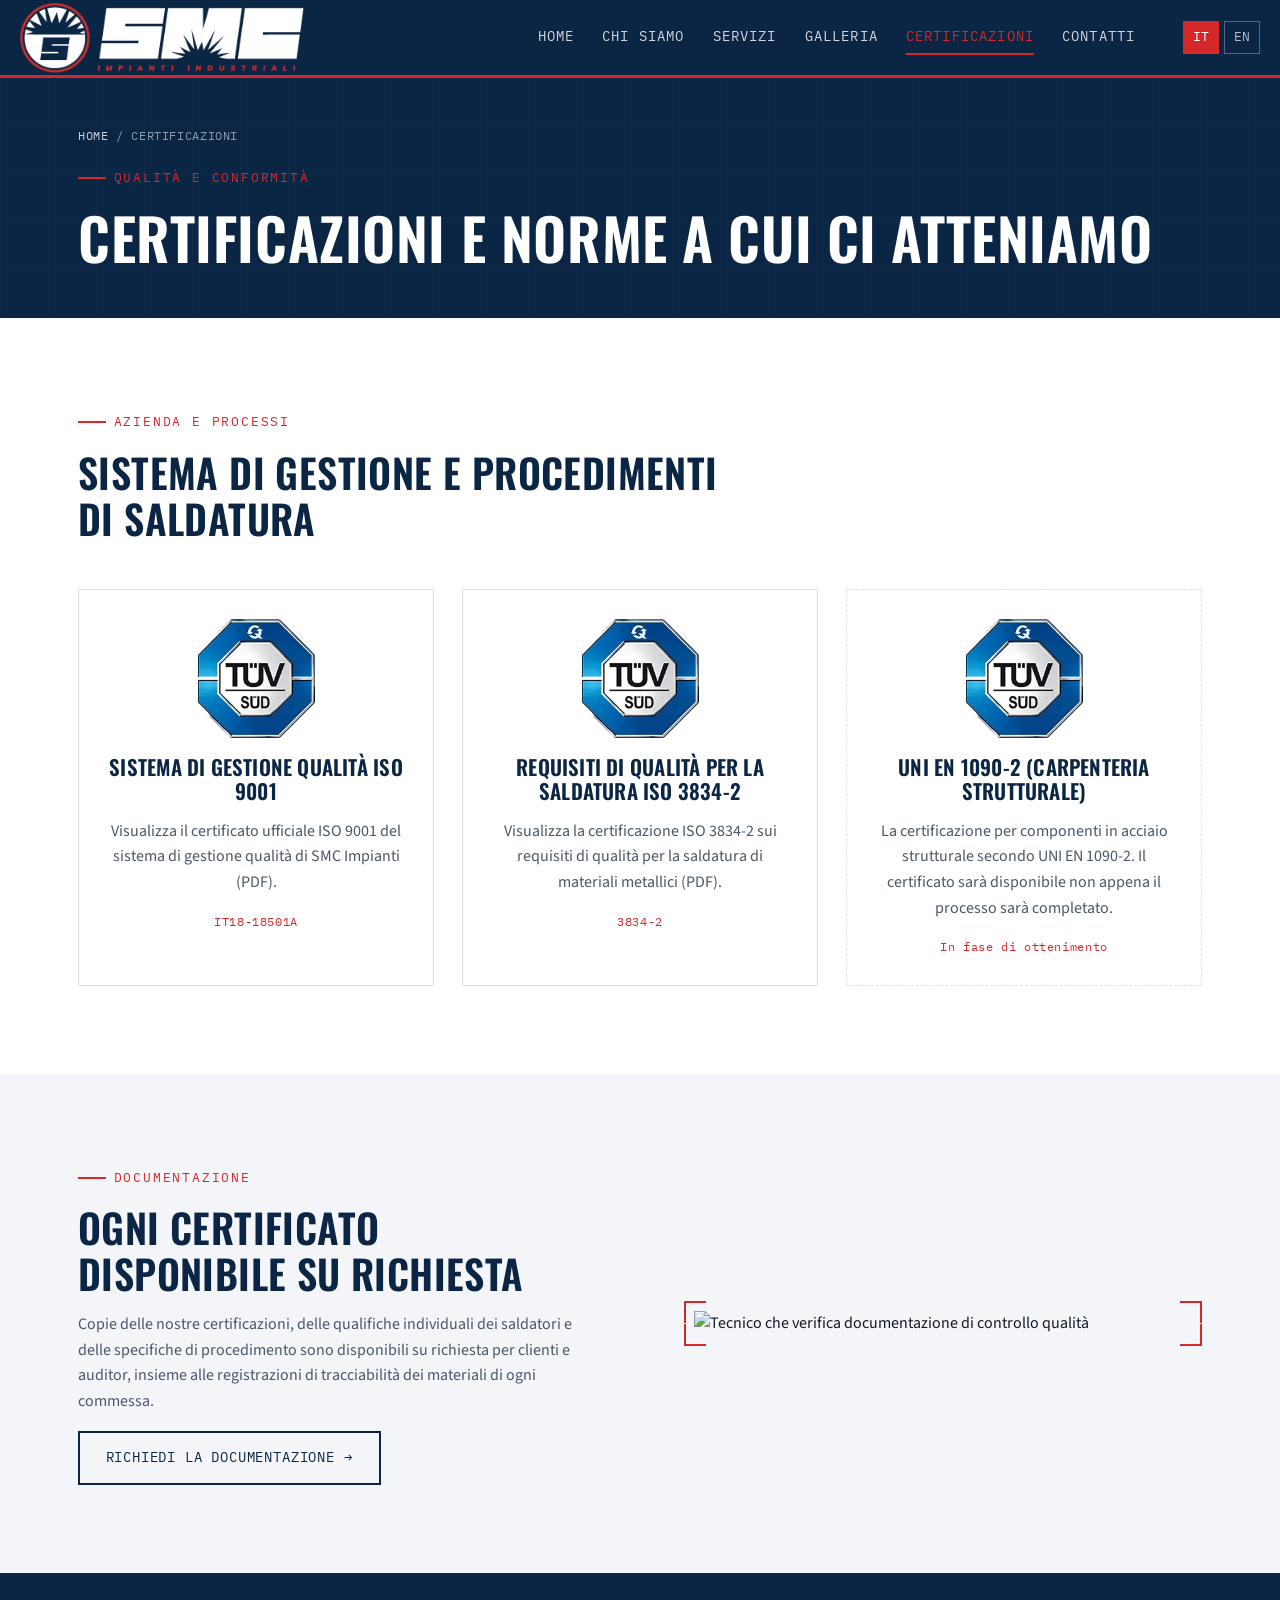
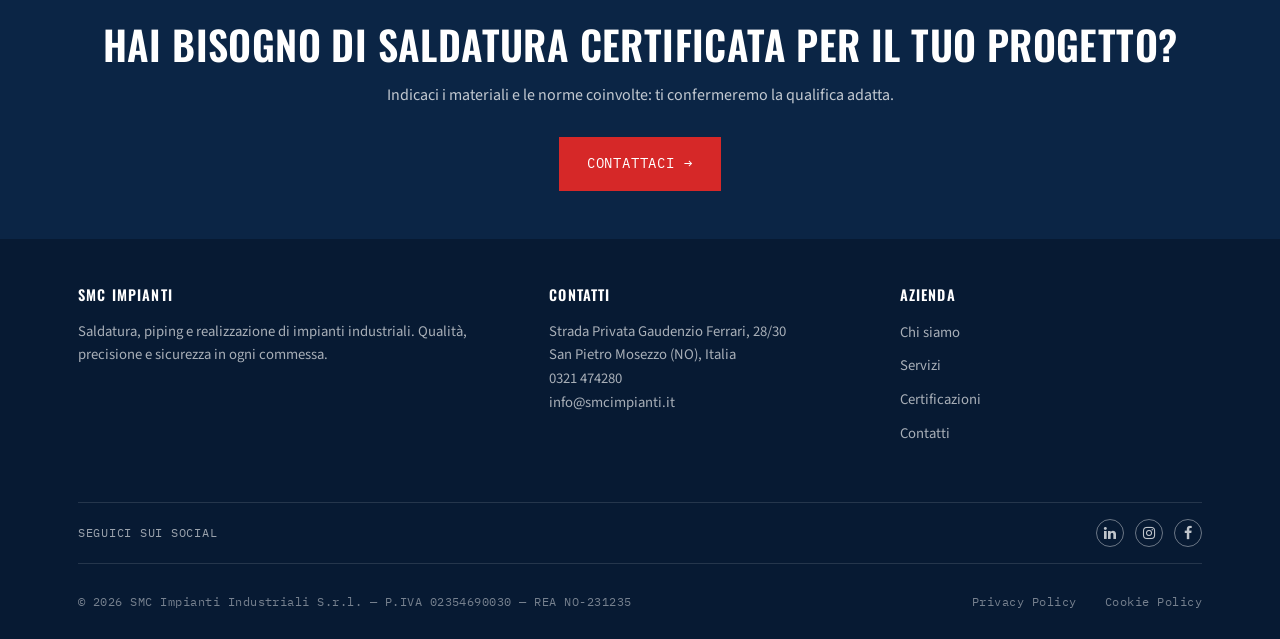
==== certificazioni.html @ 7fb47811 "Update social media links to direct to official Instagram and Facebook pages" ====
<!doctype html>
<html lang="it">
  <head>
    <meta charset="UTF-8" />
    <meta name="viewport" content="width=device-width, initial-scale=1.0" />
    <title
      data-en="Certifications — SMC Impianti"
      data-it="Certificazioni — SMC Impianti"
    >
      Certificazioni — SMC Impianti
    </title>
    <meta
      name="description"
      content="Certificazioni ISO, saldatori e procedimenti di saldatura di SMC Impianti."
    />
    <link rel="preconnect" href="https://fonts.googleapis.com" />
    <link
      href="https://fonts.googleapis.com/css2?family=Oswald:wght@500;600;700&amp;family=Source+Sans+3:wght@400;500;600&amp;family=IBM+Plex+Mono:wght@400;500&amp;display=swap"
      rel="stylesheet"
    />
    <link
      rel="stylesheet"
      href="https://cdnjs.cloudflare.com/ajax/libs/font-awesome/4.7.0/css/font-awesome.min.css"
    />
    <link rel="stylesheet" href="style.css" />
  </head>
  <body>
    <!-- ============================= HEADER ============================= -->
    <header class="site-header">
      <div class="container">
        <a href="index.html" class="logo">
          <img
            src="logo-smc.png"
            alt="Logo SMC Impianti"
            data-en-alt="SMC Impianti logo"
            onerror="this.style.display = 'none'"
          />
          <!-- <span>
            <strong>SMC</strong> <span class="logo-accent">Impianti</span>
            <span class="logo-sub" data-en="Welding &amp; Industrial Plants"
              >Saldatura &amp; Impiantistica Industriale</span
            >
          </span> -->
        </a>

        <nav class="main-nav" id="main-nav">
          <ul class="nav-list">
            <li><a href="index.html" data-en="Home">Home</a></li>
            <li><a href="chi-siamo.html" data-en="About us">Chi siamo</a></li>
            <li><a href="servizi.html" data-en="Services">Servizi</a></li>
            <li><a href="galleria.html" data-en="Gallery">Galleria</a></li>
            <li>
              <a
                href="certificazioni.html"
                aria-current="page"
                data-en="Certifications"
                >Certificazioni</a
              >
            </li>
            <li><a href="contatti.html" data-en="Contact">Contatti</a></li>
          </ul>
          <div
            class="lang-switch"
            role="group"
            aria-label="Selettore lingua / Language selector"
          >
            <button type="button" data-lang-btn="it" class="is-active">
              IT
            </button>
            <button type="button" data-lang-btn="en">EN</button>
          </div>
        </nav>

        <button
          class="hamburger"
          aria-label="Apri menu"
          aria-expanded="false"
          aria-controls="main-nav"
        >
          <span></span><span></span><span></span>
        </button>
      </div>
    </header>

    <main>
      <!-- =========================== PAGE HERO =========================== -->
      <section class="page-hero">
        <div class="hero__grid" aria-hidden="true"></div>
        <div class="container">
          <div class="breadcrumb">
            <a href="index.html" data-en="Home">Home</a> /
            <span data-en="Certifications">Certificazioni</span>
          </div>
          <div class="eyebrow" data-en="Quality &amp; compliance">
            Qualità e conformità
          </div>
          <h1 data-en="Certifications and standards we work to">
            Certificazioni e norme a cui ci atteniamo
          </h1>
        </div>
      </section>

      <!-- ======================= CERTIFICAZIONI ======================= -->
      <section class="section">
        <div class="container">
          <div class="section-head reveal">
            <div class="eyebrow" data-en="Company &amp; process">
              Azienda e processi
            </div>
            <h2 data-en="Management system and welding procedures">
              Sistema di gestione e procedimenti di saldatura
            </h2>
          </div>
          <div class="cert-grid">
            <!-- ISO 9001 -->
            <a
              href="Certificato ISO 9001.pdf"
              class="cert-card reveal"
              target="_blank"
              rel="noopener noreferrer"
            >
              <img
                src="logo-tuv.webp"
                class="cert-badge"
                alt="Logo ente certificatore TÜV SÜD"
                loading="lazy"
                width="64"
                height="64"
              />

              <h3 data-en="ISO 9001 quality management">
                Sistema di gestione qualità ISO 9001
              </h3>
              <p
                data-en="View the official ISO 9001 quality management certificate for SMC Impianti (PDF)."
              >
                Visualizza il certificato ufficiale ISO 9001 del sistema di
                gestione qualità di SMC Impianti (PDF).
              </p>
              <span class="cert-code">IT18-18501A</span>
            </a>

            <!-- ISO 3834-2 -->
            <a
              href="Certificazione ISO 3834.pdf"
              class="cert-card reveal"
              target="_blank"
              rel="noopener noreferrer"
            >
              <img
                src="logo-tuv.webp"
                class="cert-badge"
                alt="Logo ente certificatore TÜV SÜD"
                loading="lazy"
                width="64"
                height="64"
              />

              <h3 data-en="ISO 3834-2 welding quality">
                Requisiti di qualità per la saldatura ISO 3834-2
              </h3>
              <p
                data-en="View the ISO 3834-2 certification for welding quality requirements on metallic materials (PDF)."
              >
                Visualizza la certificazione ISO 3834-2 sui requisiti di qualità
                per la saldatura di materiali metallici (PDF).
              </p>
              <span class="cert-code">3834-2</span>
            </a>

            <!-- UNI EN 1090-2 in progress -->
            <div class="cert-card cert-card--pending reveal">
              <img
                src="logo-tuv.webp"
                class="cert-badge"
                alt="Logo ente certificatore TÜV SÜD"
                loading="lazy"
                width="64"
                height="64"
              />
              <h3 data-en="UNI EN 1090-2 (structural steel)">
                UNI EN 1090-2 (carpenteria strutturale)
              </h3>
              <p
                data-en="Certification for structural steel components under UNI EN 1090-2. The certificate will be available as soon as the process is completed."
              >
                La certificazione per componenti in acciaio strutturale secondo
                UNI EN 1090-2. Il certificato sarà disponibile non appena il
                processo sarà completato.
              </p>
              <span class="cert-code">In fase di ottenimento</span>
            </div>
          </div>
        </div>
      </section>

      <!-- ======================= NOTA VERIFICA ======================= -->
      <section class="section section--alt">
        <div class="container intro-block">
          <div class="reveal">
            <div class="eyebrow" data-en="Documentation">Documentazione</div>
            <h2 data-en="Every certificate available on request">
              Ogni certificato disponibile su richiesta
            </h2>
            <p
              data-en="Copies of our certifications, individual welder qualifications and procedure specifications are available for clients and auditors upon request, together with material traceability records for each project."
            >
              Copie delle nostre certificazioni, delle qualifiche individuali
              dei saldatori e delle specifiche di procedimento sono disponibili
              su richiesta per clienti e auditor, insieme alle registrazioni di
              tracciabilità dei materiali di ogni commessa.
            </p>
            <a
              href="contatti.html"
              class="btn btn--outline-navy"
              data-en="Request documentation"
              >Richiedi la documentazione</a
            >
          </div>
          <div class="reveal bracket-frame">
            <span class="bracket-tr"></span><span class="bracket-br"></span>
            <img
              src="https://elek.it/wp-content/uploads/2024/10/Certificazione-Impianto-Copertina-thegem-blog-default.jpg?q=80&amp;w=1200&amp;auto=format&amp;fit=crop"
              alt="Tecnico che verifica documentazione di controllo qualità"
              data-en-alt="Technician reviewing quality control documentation"
            />
          </div>
        </div>
      </section>

      <!-- =============================== CTA =============================== -->
      <section class="cta-banner">
        <div class="container reveal">
          <h2 data-en="Need certified welding for your project?">
            Hai bisogno di saldatura certificata per il tuo progetto?
          </h2>
          <p
            data-en="Tell us the materials and standards involved — we'll confirm the right qualification."
          >
            Indicaci i materiali e le norme coinvolte: ti confermeremo la
            qualifica adatta.
          </p>
          <a
            href="contatti.html"
            class="btn btn--primary"
            data-en="Get in touch"
            >Contattaci</a
          >
        </div>
      </section>
    </main>

    <button
      class="scroll-top"
      type="button"
      aria-label="Torna all'inizio pagina"
    >
      <!-- freccia verso l'alto in SVG, bianca -->
      <svg
        viewBox="0 0 24 24"
        width="20"
        height="20"
        fill="none"
        stroke="currentColor"
        stroke-width="2"
      >
        <path d="M12 5l-6 6h4v8h4v-8h4l-6-6z" />
      </svg>
    </button>

    <!-- ============================= FOOTER ============================= -->
    <footer class="site-footer">
      <div class="container">
        <div class="footer-grid">
          <div>
            <h4 data-en="SMC Impianti">SMC Impianti</h4>
            <p
              data-en="Welding, piping and industrial plant construction. Quality, precision and safety in every project."
            >
              Saldatura, piping e realizzazione di impianti industriali.
              Qualità, precisione e sicurezza in ogni commessa.
            </p>
          </div>
          <div>
            <h4 data-en="Contact">Contatti</h4>
            <address>
              Strada Privata Gaudenzio Ferrari, 28/30<br />
              San Pietro Mosezzo (NO), Italia<br />
              <a href="tel:+390321474280">0321 474280</a><br />
              <a href="mailto:info@smcimpianti.it">info@smcimpianti.it</a>
            </address>
          </div>
          <div>
            <h4 data-en="Company">Azienda</h4>
            <ul>
              <li><a href="chi-siamo.html" data-en="About us">Chi siamo</a></li>
              <li><a href="servizi.html" data-en="Services">Servizi</a></li>
              <li>
                <a href="certificazioni.html" data-en="Certifications"
                  >Certificazioni</a
                >
              </li>
              <li><a href="contatti.html" data-en="Contact">Contatti</a></li>
            </ul>
          </div>
        </div>

        <div class="footer-social-row">
          <span class="footer-social-label" data-en="Follow us">
            Seguici sui social
          </span>
          <div class="footer-social-icons">
            <a
              href="#"
              target="_blank"
              rel="noopener noreferrer"
              aria-label="LinkedIn"
            >
              <i class="fa fa-linkedin"></i>
            </a>
            <a
              href="https://www.instagram.com/smcimpiantisrl/"
              target="_blank"
              rel="noopener noreferrer"
              aria-label="Instagram"
            >
              <i class="fa fa-instagram"></i>
            </a>
            <a
              href="https://www.facebook.com/profile.php?id=100063464020242&locale=it_IT"
              target="_blank"
              rel="noopener noreferrer"
              aria-label="Facebook"
            >
              <i class="fa fa-facebook"></i>
            </a>
          </div>
        </div>

        <div class="footer-bottom">
          <span
            data-en="&copy; 2026 SMC Impianti Industriali S.r.l. — VAT IT02354690030 — REA NO-231235"
            >&copy; 2026 SMC Impianti Industriali S.r.l. — P.IVA 02354690030 —
            REA NO-231235</span
          >
          <div class="footer-legal">
            <a href="#" data-en="Privacy Policy">Privacy Policy</a>
            <a href="#" data-en="Cookie Policy">Cookie Policy</a>
          </div>
        </div>
      </div>
    </footer>

    <script src="script.js"></script>
  </body>
</html>
---- style.css ----
/* ==========================================================================
   SMC IMPIANTI — STYLESHEET
   Indice:
   1. Reset / Base
   2. Design tokens (colori, tipografia, spaziature)
   3. Layout generale
   4. Tipografia
   5. Header & Menu
   6. Footer
   7. Componenti (bottoni, card, badge, form)
   8. Hero
   9. Pagine specifiche
   10. Animazioni on-scroll
   11. Responsive
   ========================================================================== */

/* --------------------------------------------------------------------
   1. RESET / BASE
   -------------------------------------------------------------------- */
*,
*::before,
*::after {
  box-sizing: border-box;
}

html {
  scroll-behavior: smooth;
}

body,
h1,
h2,
h3,
h4,
p,
ul,
ol,
figure {
  margin: 0;
}

ul,
ol {
  padding: 0;
  list-style: none;
}

img {
  max-width: 100%;
  display: block;
}

a {
  color: inherit;
  text-decoration: none;
}

button,
input,
textarea {
  font: inherit;
  color: inherit;
}

/* --------------------------------------------------------------------
   2. DESIGN TOKENS
   -------------------------------------------------------------------- */
:root {
  /* Colori — blu dominante, rosso per accenti/CTA, bianco per fondi puliti */
  --color-navy: #0b2545; /* blu primario — header, footer, titoli */
  --color-navy-deep: #071a33; /* blu più scuro — gradient / hover header */
  --color-steel: #234875; /* blu secondario — dettagli, bordi */
  --color-red: #d62828; /* rosso accento — CTA, evidenze */
  --color-red-dark: #a81e1e; /* rosso hover */
  --color-white: #ffffff;
  --color-offwhite: #f3f5f8; /* fondo sezioni alternate */
  --color-ink: #131a24; /* testo principale */
  --color-ink-soft: #4b5768; /* testo secondario */
  --color-line: #dce1e8; /* linee divisorie */

  /* Tipografia */
  --font-display: "Oswald", "Arial Narrow", sans-serif;
  --font-body: "Source Sans 3", "Segoe UI", sans-serif;
  --font-mono: "IBM Plex Mono", "Courier New", monospace;

  /* Spaziature */
  --space-xs: 0.5rem;
  --space-sm: 1rem;
  --space-md: 1.75rem;
  --space-lg: 3rem;
  --space-xl: 5.5rem;

  --container-w: 1180px;
  --radius: 2px;
  --transition: 220ms ease;
}

/* --------------------------------------------------------------------
   3. LAYOUT GENERALE
   -------------------------------------------------------------------- */
body {
  font-family: var(--font-body);
  font-size: 16px;
  line-height: 1.6;
  color: var(--color-ink);
  background: var(--color-white);
  overflow-x: hidden;
}

.container {
  width: 100%;
  max-width: var(--container-w);
  margin-inline: auto;
  padding-inline: var(--space-md);
}

.section {
  padding-block: var(--space-xl);
}

.section--alt {
  background: var(--color-offwhite);
}

.section-head {
  max-width: 640px;
  margin-bottom: var(--space-lg);
}

.section-head--center {
  max-width: 680px;
  margin-inline: auto;
  text-align: center;
}

/* Eyebrow: piccola etichetta tecnica sopra i titoli, in mono con riga rossa */
.eyebrow {
  display: inline-flex;
  align-items: center;
  gap: 0.6em;
  font-family: var(--font-mono);
  font-size: 0.8rem;
  letter-spacing: 0.14em;
  text-transform: uppercase;
  color: var(--color-red);
  margin-bottom: var(--space-sm);
}

.eyebrow::before {
  content: "";
  width: 28px;
  height: 2px;
  background: var(--color-red);
  display: inline-block;
}

.reveal p {
  margin-top: var(--space-sm);
  margin-bottom: var(--space-sm);
}

/* --------------------------------------------------------------------
   4. TIPOGRAFIA
   -------------------------------------------------------------------- */
h1,
h2,
h3,
h4 {
  font-family: var(--font-display);
  font-weight: 600;
  text-transform: uppercase;
  letter-spacing: 0.01em;
  color: var(--color-navy);
  line-height: 1.15;
}

h1 {
  font-size: clamp(2.2rem, 5vw, 3.6rem);
}
h2 {
  font-size: clamp(1.7rem, 3.4vw, 2.5rem);
}
h3 {
  font-size: 1.3rem;
}
h4 {
  font-size: 1.05rem;
}

p {
  color: var(--color-ink-soft);
}

.lead {
  font-size: 1.15rem;
  color: var(--color-ink-soft);
  max-width: 60ch;
}

/* --------------------------------------------------------------------
   5. HEADER & MENU
   -------------------------------------------------------------------- */
.site-header {
  position: sticky;
  top: 0;
  z-index: 100;
  background: var(--color-navy);
  border-bottom: 3px solid var(--color-red);
}

.site-header .container {
  display: flex;
  align-items: center;
  justify-content: space-between;
  height: 75px;
  width: 100%;
  max-width: none;
  padding-left: 20px;
  padding-right: 20px;
}

.logo {
  display: flex;
  align-items: center;
  gap: 0.6rem;
  font-family: var(--font-display);
  font-size: 1.4rem;
  letter-spacing: 0.03em;
  color: var(--color-white);
  text-transform: uppercase;
}

.logo img {
  height: 70px;
  width: auto;
}

.logo .logo-sub {
  display: block;
  font-family: var(--font-mono);
  font-size: 0.62rem;
  letter-spacing: 0.16em;
  color: var(--color-red);
  text-transform: uppercase;
  margin-top: 2px;
}

.logo strong {
  color: var(--color-white);
  font-weight: 700;
}
.logo span.logo-accent {
  color: var(--color-red);
}

.main-nav {
  display: flex;
  align-items: center;
  gap: var(--space-lg);
}

.nav-list {
  display: flex;
  gap: var(--space-md);
}

.nav-list a {
  font-family: var(--font-mono);
  font-size: 0.9rem;
  letter-spacing: 0.08em;
  text-transform: uppercase;
  color: rgba(255, 255, 255, 0.82);
  padding-block: 0.4rem;
  position: relative;
  transition: color var(--transition);
}

.nav-list a::after {
  content: "";
  position: absolute;
  left: 0;
  right: 0;
  bottom: -3px;
  height: 2px;
  background: var(--color-red);
  transform: scaleX(0);
  transform-origin: left;
  transition: transform var(--transition);
}

.nav-list a:hover,
.nav-list a[aria-current="page"] {
  color: var(--color-red);
}

.nav-list a:hover::after,
.nav-list a[aria-current="page"]::after {
  transform: scaleX(1);
}

/* Switch lingua */
.lang-switch {
  display: flex;
  align-items: center;
  gap: 0.35rem;
  font-family: var(--font-mono);
  font-size: 0.8rem;
  letter-spacing: 0.05em;
}

.lang-switch button {
  background: transparent;
  border: 1px solid rgba(255, 255, 255, 0.3);
  color: rgba(255, 255, 255, 0.7);
  padding: 0.3rem 0.55rem;
  cursor: pointer;
  transition: all var(--transition);
}

.lang-switch button.is-active {
  background: var(--color-red);
  border-color: var(--color-red);
  color: var(--color-white);
}

.lang-switch button:hover:not(.is-active) {
  border-color: var(--color-white);
  color: var(--color-white);
}

/* Hamburger (mobile) */
.hamburger {
  display: none;
  width: 32px;
  height: 24px;
  position: relative;
  background: none;
  border: none;
  cursor: pointer;
}

.hamburger span {
  position: absolute;
  left: 0;
  width: 100%;
  height: 2px;
  background: var(--color-white);
  transition:
    transform var(--transition),
    opacity var(--transition);
}

.hamburger span:nth-child(1) {
  top: 0;
}
.hamburger span:nth-child(2) {
  top: 11px;
}
.hamburger span:nth-child(3) {
  top: 22px;
}

.hamburger[aria-expanded="true"] span:nth-child(1) {
  transform: translateY(11px) rotate(45deg);
}
.hamburger[aria-expanded="true"] span:nth-child(2) {
  opacity: 0;
}
.hamburger[aria-expanded="true"] span:nth-child(3) {
  transform: translateY(-11px) rotate(-45deg);
}

/* --------------------------------------------------------------------
   6. FOOTER
   -------------------------------------------------------------------- */
.site-footer {
  background: var(--color-navy-deep);
  color: rgba(255, 255, 255, 0.75);
  padding-block: var(--space-lg) var(--space-md);
}

.footer-grid {
  display: grid;
  grid-template-columns: 1.4fr 1fr 1fr;
  gap: var(--space-lg);
  padding-bottom: var(--space-lg);
  border-bottom: 1px solid rgba(255, 255, 255, 0.12);
}

.footer-grid h4 {
  color: var(--color-white);
  font-size: 0.9rem;
  letter-spacing: 0.08em;
  margin-bottom: var(--space-sm);
}

.footer-grid p,
.footer-grid address {
  font-style: normal;
  font-size: 0.92rem;
  color: rgba(255, 255, 255, 0.65);
}

.footer-grid ul li {
  margin-bottom: 0.5rem;
}

.footer-grid a {
  font-size: 0.92rem;
  color: rgba(255, 255, 255, 0.65);
  transition: color var(--transition);
}

.footer-grid a:hover {
  color: var(--color-red);
}

.footer-bottom {
  display: flex;
  justify-content: space-between;
  align-items: center;
  flex-wrap: wrap;
  gap: var(--space-sm);
  padding-top: var(--space-md);
  font-family: var(--font-mono);
  font-size: 0.75rem;
  letter-spacing: 0.04em;
  color: rgba(255, 255, 255, 0.45);
  border-top: 1px solid rgba(255, 255, 255, 0.12);
}

.footer-bottom .footer-legal {
  display: flex;
  gap: var(--space-md);
}

.footer-bottom a:hover {
  color: var(--color-white);
}

.footer-social-row {
  display: flex;
  justify-content: space-between;
  align-items: center;
  gap: var(--space-md);
  padding-top: var(--space-sm);
  padding-bottom: var(--space-sm);
}

.footer-social-label {
  font-family: var(--font-mono);
  font-size: 0.78rem;
  letter-spacing: 0.06em;
  text-transform: uppercase;
  color: rgba(255, 255, 255, 0.6);
}

.footer-social-icons {
  display: flex;
  align-items: center;
  gap: 0.7rem;
}

.footer-social-icons a {
  display: inline-flex;
  align-items: center;
  justify-content: center;
  width: 28px;
  height: 28px;
  border-radius: 50%;
  border: 1px solid rgba(255, 255, 255, 0.4);
  color: rgba(255, 255, 255, 0.75);
  transition: all var(--transition);
  font-size: 0.9rem; /* dimensione dell'icona Font Awesome */
}

.footer-social-icons a:hover {
  border-color: var(--color-red);
  color: var(--color-red);
}

/* --------------------------------------------------------------------
   7. COMPONENTI
   -------------------------------------------------------------------- */

/* Bottoni */
.btn {
  display: inline-flex;
  align-items: center;
  gap: 0.6rem;
  font-family: var(--font-mono);
  font-size: 0.85rem;
  letter-spacing: 0.06em;
  text-transform: uppercase;
  padding: 0.9rem 1.6rem;
  border: 2px solid transparent;
  cursor: pointer;
  transition: all var(--transition);
}

.btn--primary {
  background: var(--color-red);
  color: var(--color-white);
  border-color: var(--color-red);
}
.btn--primary:hover {
  background: var(--color-red-dark);
  border-color: var(--color-red-dark);
}

.btn--outline {
  background: transparent;
  color: var(--color-white);
  border-color: rgba(255, 255, 255, 0.55);
}
.btn--outline:hover {
  border-color: var(--color-white);
  background: rgba(255, 255, 255, 0.08);
}

.btn--outline-navy {
  background: transparent;
  color: var(--color-navy);
  border-color: var(--color-navy);
}
.btn--outline-navy:hover {
  background: var(--color-navy);
  color: var(--color-white);
}

.btn::after {
  content: "→";
  transition: transform var(--transition);
}
.btn:hover::after {
  transform: translateX(3px);
}

/* Motivo "corner bracket" — elemento firma del sito, ispirato ai crocini
   di riferimento dei disegni tecnici / delle maschere di saldatura */
.bracket-frame {
  position: relative;
  padding: 10px;
}

.bracket-frame::before,
.bracket-frame::after,
.bracket-frame .bracket-tr,
.bracket-frame .bracket-br {
  content: "";
  position: absolute;
  width: 22px;
  height: 22px;
  border: 2px solid var(--color-red);
}

.bracket-frame::before {
  top: 0;
  left: 0;
  border-right: none;
  border-bottom: none;
}
.bracket-frame::after {
  bottom: 0;
  right: 0;
  border-left: none;
  border-top: none;
}

.bracket-frame .bracket-tr {
  top: 0;
  right: 0;
  border-left: none;
  border-bottom: none;
}
.bracket-frame .bracket-br {
  bottom: 0;
  left: 0;
  border-right: none;
  border-top: none;
}

.bracket-frame img {
  width: 100%;
  height: 100%;
  object-fit: cover;
}

/* Card generiche (servizi, valori, certificazioni) */
.card-grid {
  display: grid;
  grid-template-columns: repeat(3, 1fr);
  gap: var(--space-md);
}

.card {
  background: var(--color-white);
  border: 1px solid var(--color-line);
  padding: var(--space-md);
  transition:
    transform var(--transition),
    border-color var(--transition);
}

.card:hover {
  transform: translateY(-4px);
  border-color: var(--color-navy);
}

.card__icon {
  width: 46px;
  height: 46px;
  margin-bottom: var(--space-sm);
  color: var(--color-red);
}

.card__icon svg {
  width: 100%;
  height: 100%;
}

.card h3 {
  margin-bottom: 0.6rem;
}

.card p {
  font-size: 0.95rem;
}

/* Stat / punti di forza */
.stat-grid {
  display: grid;
  grid-template-columns: repeat(4, 1fr);
  gap: var(--space-md);
  border-top: 1px solid var(--color-line);
  border-bottom: 1px solid var(--color-line);
  padding-block: var(--space-lg);
}

.stat {
  text-align: left;
  border-left: 3px solid var(--color-red);
  padding-left: var(--space-sm);
}

.stat .stat__num {
  display: block;
  font-family: var(--font-display);
  font-size: 2.6rem;
  color: var(--color-navy);
  line-height: 1;
  margin-bottom: 0.3rem;
}

.stat .stat__label {
  display: block;
  font-family: var(--font-mono);
  font-size: 0.78rem;
  letter-spacing: 0.06em;
  text-transform: uppercase;
  color: var(--color-ink-soft);
  margin-top: 0.4rem;
}

/* Timeline (Chi siamo) */
.timeline {
  position: relative;
  padding-left: var(--space-lg);
  border-left: 2px solid var(--color-line);
}

.timeline__item {
  position: relative;
  padding-bottom: var(--space-lg);
}

.timeline__item:last-child {
  padding-bottom: 0;
}

.timeline__item::before {
  content: "";
  position: absolute;
  left: calc(-1 * var(--space-lg) - 6px);
  top: 4px;
  width: 12px;
  height: 12px;
  background: var(--color-red);
  border: 2px solid var(--color-white);
  box-shadow: 0 0 0 2px var(--color-red);
}

.timeline__year {
  font-family: var(--font-mono);
  color: var(--color-red);
  font-size: 0.85rem;
  letter-spacing: 0.06em;
  margin-bottom: 0.3rem;
  display: block;
}

/* Form contatti */
#contact-form {
  margin-top: var(--space-md);
}

.form-grid {
  display: grid;
  grid-template-columns: 1fr 1fr;
  gap: var(--space-sm) var(--space-md);
}

.form-grid .full {
  grid-column: 1 / -1;
}

.field label {
  display: block;
  font-family: var(--font-mono);
  font-size: 0.78rem;
  letter-spacing: 0.06em;
  text-transform: uppercase;
  color: var(--color-ink-soft);
  margin-bottom: 0.4rem;
}

.field input,
.field textarea {
  width: 100%;
  padding: 0.8rem 0.9rem;
  border: 1px solid var(--color-line);
  background: var(--color-white);
  font-size: 0.98rem;
  transition: border-color var(--transition);
}

.field input:focus,
.field textarea:focus {
  outline: none;
  border-color: var(--color-navy);
}

.field textarea {
  resize: vertical;
  min-height: 130px;
}

.checkbox-field {
  display: flex;
  align-items: flex-start;
  gap: 0.6rem;
  font-size: 0.9rem;
  color: var(--color-ink-soft);
}

.checkbox-field input {
  margin-top: 0.3rem;
  width: 16px;
  height: 16px;
  flex-shrink: 0;
}

.contact-info-list {
  margin-top: var(--space-md);
}

.contact-info-list li {
  display: flex;
  gap: 0.8rem;
  padding-block: var(--space-sm);
  border-bottom: 1px solid var(--color-line);
}

.contact-info-list li:first-child {
  padding-top: 0;
}

.contact-info-list .label {
  font-family: var(--font-mono);
  font-size: 0.75rem;
  letter-spacing: 0.06em;
  text-transform: uppercase;
  color: var(--color-red);
  width: 110px;
  flex-shrink: 0;
  padding-top: 0.15rem;
}

.map-placeholder {
  width: 100%;
  aspect-ratio: 16 / 9;
  border: 1px solid var(--color-line);
}

.map-placeholder iframe {
  width: 100%;
  height: 100%;
  border: 0;
}

/* Focus visibile per accessibilità */
a:focus-visible,
button:focus-visible,
input:focus-visible,
textarea:focus-visible {
  outline: 3px solid var(--color-red);
  outline-offset: 2px;
}

/* --------------------------------------------------------------------
   8. HERO
   -------------------------------------------------------------------- */
.hero {
  position: relative;
  min-height: 86vh;
  display: flex;
  align-items: flex-end;
  color: var(--color-white);
  background: linear-gradient(
    180deg,
    var(--color-navy-deep) 0%,
    var(--color-navy) 100%
  );
  overflow: hidden;
}

.hero__bg {
  position: absolute;
  inset: 0;
  z-index: 0;
}

.hero__bg img {
  width: 100%;
  height: 100%;
  object-fit: cover;
  opacity: 0.55;
}

.hero__bg::after {
  content: "";
  position: absolute;
  inset: 0;
  background: linear-gradient(
    180deg,
    rgba(7, 26, 51, 0.35) 0%,
    rgba(7, 26, 51, 0.92) 92%
  );
}

/* Reticolo tecnico in stile disegno industriale sullo sfondo dell'hero */
.hero__grid {
  position: absolute;
  inset: 0;
  z-index: 0;
  background-image:
    linear-gradient(rgba(255, 255, 255, 0.05) 1px, transparent 1px),
    linear-gradient(90deg, rgba(255, 255, 255, 0.05) 1px, transparent 1px);
  background-size: 48px 48px;
  pointer-events: none;
}

.hero__content {
  position: relative;
  z-index: 1;
  padding-block: var(--space-xl) var(--space-lg);
  max-width: 760px;
}

.hero__content h1 {
  color: var(--color-white);
  margin-block: var(--space-sm);
}

.hero__content .lead {
  color: rgba(255, 255, 255, 0.82);
  margin-bottom: var(--space-lg);
}

.hero__actions {
  display: flex;
  gap: var(--space-sm);
  flex-wrap: wrap;
}

/* Sub-hero per pagine interne (senza immagine grande) */
.page-hero {
  background: var(--color-navy);
  color: var(--color-white);
  padding-block: var(--space-lg);
  position: relative;
}

.page-hero .hero__grid {
  opacity: 0.6;
}

.page-hero .container {
  position: relative;
  z-index: 1;
}

.page-hero h1 {
  color: var(--color-white);
}

.breadcrumb {
  font-family: var(--font-mono);
  font-size: 0.78rem;
  letter-spacing: 0.05em;
  color: rgba(255, 255, 255, 0.55);
  margin-bottom: var(--space-sm);
  text-transform: uppercase;
}

.breadcrumb a {
  color: rgba(255, 255, 255, 0.8);
}
.breadcrumb a:hover {
  color: var(--color-red);
}

/* --------------------------------------------------------------------
   9. PAGINE SPECIFICHE
   -------------------------------------------------------------------- */

/* Home — presentazione */
.intro-block {
  display: grid;
  grid-template-columns: 1fr 1fr;
  gap: var(--space-xl);
  align-items: center;
}

/* Home — punti di forza già coperti da .stat-grid */

/* Chi siamo — valori */
.values-grid {
  display: grid;
  grid-template-columns: repeat(2, 1fr);
  gap: var(--space-md);
}

/* Servizi */
.services-grid .card {
  display: flex;
  flex-direction: column;
}

/* Galleria */
.gallery-filter {
  display: flex;
  gap: var(--space-sm);
  flex-wrap: wrap;
  margin-bottom: var(--space-lg);
}

.gallery-filter button {
  background: transparent;
  border: 1px solid var(--color-line);
  color: var(--color-ink-soft);
  padding: 0.5rem 1.1rem;
  font-family: var(--font-mono);
  font-size: 0.8rem;
  letter-spacing: 0.05em;
  text-transform: uppercase;
  cursor: pointer;
  transition: all var(--transition);
}

.gallery-filter button:hover {
  border-color: var(--color-navy);
  color: var(--color-navy);
}

.gallery-filter button.is-active {
  background: var(--color-navy);
  border-color: var(--color-navy);
  color: var(--color-white);
}

.gallery-grid {
  display: grid;
  grid-template-columns: repeat(3, 1fr);
  gap: var(--space-sm);
}

.gallery-item {
  position: relative;
  overflow: hidden;
  aspect-ratio: 4 / 3;
  cursor: pointer;
  border: 1px solid var(--color-line);
}

.gallery-item img {
  width: 100%;
  height: 100%;
  object-fit: cover;
  transition:
    transform 420ms ease,
    filter var(--transition);
}

.gallery-item:hover img {
  transform: scale(1.06);
  filter: brightness(0.75);
}

.gallery-item__caption {
  position: absolute;
  left: 0;
  right: 0;
  bottom: 0;
  padding: 0.8rem 1rem;
  background: linear-gradient(180deg, transparent, rgba(7, 26, 51, 0.9));
  color: var(--color-white);
  font-family: var(--font-mono);
  font-size: 0.78rem;
  letter-spacing: 0.04em;
  opacity: 0;
  transform: translateY(8px);
  transition: all var(--transition);
}

.gallery-item:hover .gallery-item__caption {
  opacity: 1;
  transform: translateY(0);
}

/* Lightbox */
.lightbox {
  position: fixed;
  inset: 0;
  z-index: 1000;
  background: rgba(7, 10, 15, 0.94);
  display: flex;
  align-items: center;
  justify-content: center;
  padding: var(--space-lg);
  opacity: 0;
  visibility: hidden;
  transition: opacity var(--transition);
}

.lightbox.is-open {
  opacity: 1;
  visibility: visible;
}

.lightbox img {
  max-width: min(90vw, 1000px);
  max-height: 82vh;
  object-fit: contain;
  border: 1px solid rgba(255, 255, 255, 0.15);
}

.lightbox__caption {
  color: rgba(255, 255, 255, 0.75);
  font-family: var(--font-mono);
  font-size: 0.8rem;
  text-align: center;
  margin-top: var(--space-sm);
}

.lightbox__close {
  position: absolute;
  top: var(--space-md);
  right: var(--space-md);
  background: transparent;
  border: 1px solid rgba(255, 255, 255, 0.4);
  color: var(--color-white);
  width: 42px;
  height: 42px;
  font-size: 1.3rem;
  cursor: pointer;
}
.lightbox__close:hover {
  border-color: var(--color-red);
  color: var(--color-red);
}

.lightbox__nav {
  position: absolute;
  top: 50%;
  transform: translateY(-50%);
  background: transparent;
  border: 1px solid rgba(255, 255, 255, 0.4);
  color: var(--color-white);
  width: 46px;
  height: 46px;
  font-size: 1.4rem;
  cursor: pointer;
}
.lightbox__nav:hover {
  border-color: var(--color-red);
  color: var(--color-red);
}
.lightbox__nav--prev {
  left: var(--space-md);
}
.lightbox__nav--next {
  right: var(--space-md);
}

/* Certificazioni */
.cert-grid {
  display: grid;
  grid-template-columns: repeat(3, 1fr);
  gap: var(--space-md);
}

.cert-card {
  border: 1px solid var(--color-line);
  padding: var(--space-md);
  text-align: center;
}

.cert-card .cert-logo {
  width: 72px;
  height: 72px;
  margin: 0 auto var(--space-sm);
  border: 2px solid var(--color-navy);
  border-radius: 50%;
  display: flex;
  align-items: center;
  justify-content: center;
  font-family: var(--font-display);
  color: var(--color-navy);
  font-size: 0.85rem;
}

.cert-card .cert-code {
  font-family: var(--font-mono);
  font-size: 0.78rem;
  color: var(--color-red);
  letter-spacing: 0.05em;
  margin-top: 0.4rem;
  display: block;
}

.cert-card--pending {
  opacity: 0.8;
  border-style: dashed;
}

.cert-badge {
  display: block;
  margin: 0 auto var(--space-sm);
  width: 120px;
  height: auto;
}

/* CTA banner (fine pagina) */
.cta-banner {
  background: var(--color-navy);
  color: var(--color-white);
  padding-block: var(--space-lg);
  text-align: center;
}
.cta-banner h2 {
  color: var(--color-white);
  margin-bottom: var(--space-sm);
}
.cta-banner p {
  color: rgba(255, 255, 255, 0.75);
  margin-bottom: var(--space-md);
}

/* --------------------------------------------------------------------
   10. ANIMAZIONI ON-SCROLL
   -------------------------------------------------------------------- */
.reveal {
  opacity: 0;
  transform: translateY(28px);
  transition:
    opacity 640ms ease,
    transform 640ms ease;
}

.reveal.is-visible {
  opacity: 1;
  transform: translateY(0);
}

/* Sfalsamento leggero per elementi in griglia (gestito anche via JS con --delay) */
.reveal {
  transition-delay: var(--delay, 0ms);
}

/*@media (prefers-reduced-motion: reduce) {
  html {
    scroll-behavior: auto;
  }
  .reveal {
    opacity: 1;
    transform: none;
    transition: none;
  }
  .gallery-item img,
  .card,
  .btn::after,
  .nav-list a::after {
    transition: none !important;
  }
}*/

.scroll-top {
  position: fixed;
  right: 1.5rem;
  bottom: 1.5rem;
  width: 44px;
  height: 44px;
  border-radius: 0.4rem;
  border: none;
  background-color: var(--color-red); /* usa il tuo rosso principale */
  color: #ffffff; /* freccia bianca */
  display: flex;
  align-items: center;
  justify-content: center;
  box-shadow: 0 4px 12px rgba(0, 0, 0, 0.25);
  cursor: pointer;
  z-index: 1000;
  opacity: 0;
  pointer-events: none;
  transition:
    opacity 180ms ease-out,
    transform 180ms ease-out,
    box-shadow 180ms ease-out;
}

.scroll-top:hover {
  box-shadow: 0 6px 18px rgba(0, 0, 0, 0.3);
  transform: translateY(-2px);
}

/* classe quando è visibile */
.scroll-top--visible {
  opacity: 1;
  pointer-events: auto;
}

/* --------------------------------------------------------------------
   11. RESPONSIVE
   -------------------------------------------------------------------- */
@media (max-width: 1150px) {
  .logo img {
    height: 65px;
    width: auto;
  }

  .nav-list a {
    font-size: 0.8rem;
    letter-spacing: 0.08em;
    text-transform: uppercase;
    color: rgba(255, 255, 255, 0.82);
    padding-block: 0.4rem;
    position: relative;
    transition: color var(--transition);
  }
}

@media (max-width: 1024px) {
  .card-grid,
  .cert-grid,
  .gallery-grid {
    grid-template-columns: repeat(2, 1fr);
  }
  .stat-grid {
    grid-template-columns: repeat(2, 1fr);
    row-gap: var(--space-md);
  }
  .footer-grid {
    grid-template-columns: 1fr 1fr;
  }
  .intro-block {
    grid-template-columns: 1fr;
    gap: var(--space-lg);
  }
}

@media (max-width: 1024px) {
  .hamburger {
    display: block;
  }

  .main-nav {
    position: fixed;
    top: 76px;
    left: 0;
    right: 0;
    bottom: 0;
    background: var(--color-navy-deep);
    flex-direction: column;
    align-items: flex-start;
    padding: var(--space-lg) var(--space-md);
    gap: var(--space-lg);
    transform: translateX(100%);
    transition: transform var(--transition);
    overflow-y: auto;
  }

  .main-nav.is-open {
    transform: translateX(0);
  }

  .nav-list {
    flex-direction: column;
    gap: var(--space-md);
    width: 100%;
  }

  .nav-list a {
    font-size: 1.1rem;
  }

  .values-grid,
  .form-grid {
    grid-template-columns: 1fr;
  }

  .form-grid .full {
    grid-column: 1;
  }
}

@media (max-width: 640px) {
  :root {
    --space-xl: 3.4rem;
    --space-lg: 2.2rem;
  }

  .card-grid,
  .cert-grid,
  .gallery-grid,
  .stat-grid {
    grid-template-columns: 1fr;
  }

  .footer-grid {
    grid-template-columns: 1fr;
    gap: var(--space-md);
  }

  .footer-bottom {
    flex-direction: column;
    align-items: flex-start;
  }

  .footer-social-row {
    flex-direction: column;
    align-items: flex-start;
  }

  .hero {
    min-height: 78vh;
  }

  .lightbox__nav {
    width: 38px;
    height: 38px;
    font-size: 1.1rem;
  }

  .logo img {
    height: 50px;
    width: auto;
  }
}
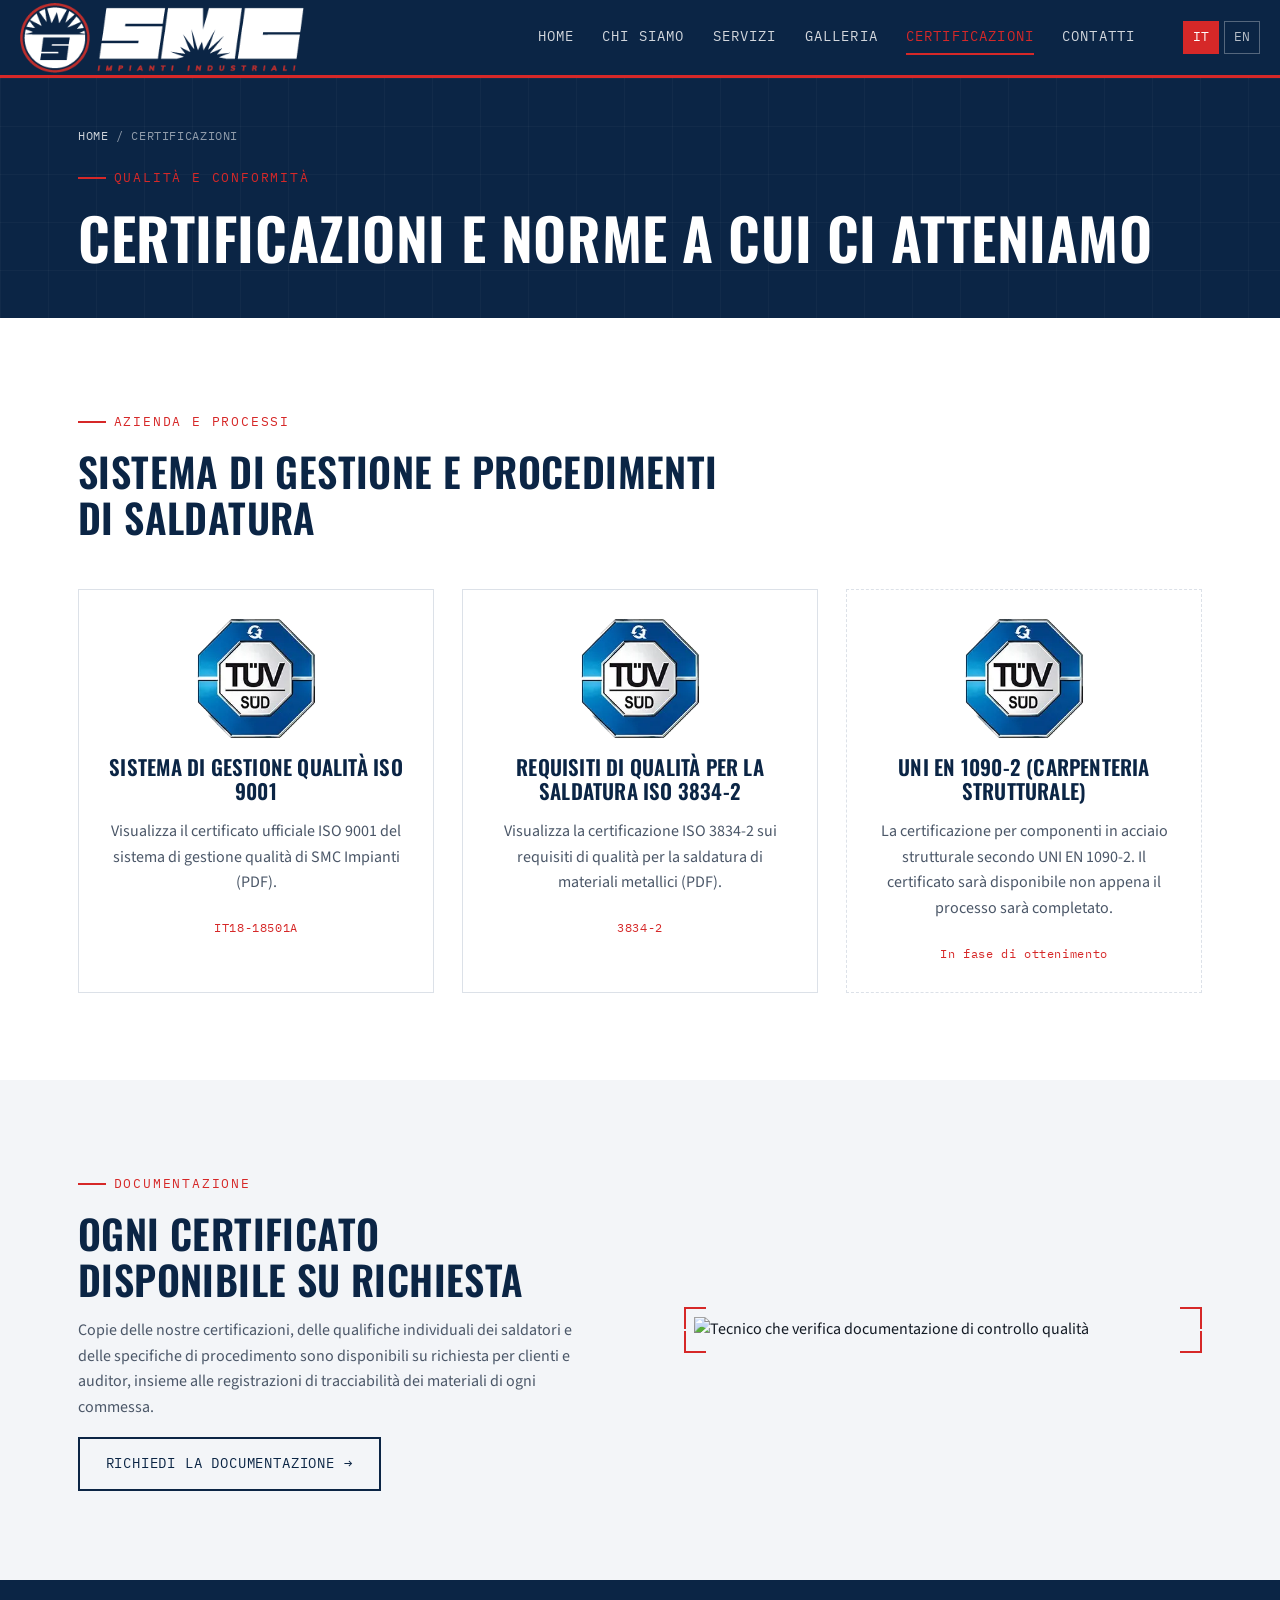
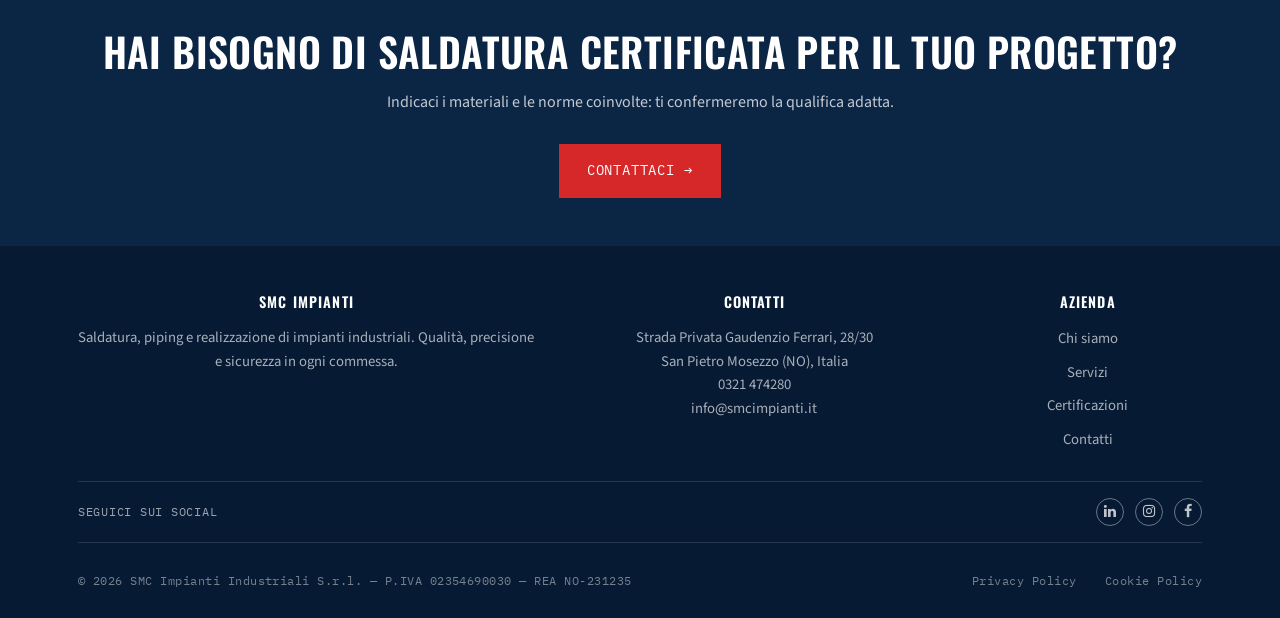
==== commit c17689a2: "Enhance reveal animations and layout adjustments for certification and services sections" ====
--- a/certificazioni.html
+++ b/certificazioni.html
@@ -197,7 +197,7 @@
       <!-- ======================= NOTA VERIFICA ======================= -->
       <section class="section section--alt">
         <div class="container intro-block">
-          <div class="reveal">
+          <div class="reveal reveal--left">
             <div class="eyebrow" data-en="Documentation">Documentazione</div>
             <h2 data-en="Every certificate available on request">
               Ogni certificato disponibile su richiesta
@@ -217,7 +217,7 @@
               >Richiedi la documentazione</a
             >
           </div>
-          <div class="reveal bracket-frame">
+          <div class="reveal reveal--right bracket-frame">
             <span class="bracket-tr"></span><span class="bracket-br"></span>
             <img
               src="https://elek.it/wp-content/uploads/2024/10/Certificazione-Impianto-Copertina-thegem-blog-default.jpg?q=80&amp;w=1200&amp;auto=format&amp;fit=crop"
--- a/style.css
+++ b/style.css
@@ -381,10 +381,12 @@
 
 .footer-grid {
   display: grid;
-  grid-template-columns: 1.4fr 1fr 1fr;
+  grid-template-columns: 2fr 1.5fr 1fr;
   gap: var(--space-lg);
-  padding-bottom: var(--space-lg);
+  padding-bottom: 20px;
   border-bottom: 1px solid rgba(255, 255, 255, 0.12);
+  text-align: center;
+  justify-content: center;
 }
 
 .footer-grid h4 {
@@ -598,8 +600,13 @@
   border: 1px solid var(--color-line);
   padding: var(--space-md);
   transition:
-    transform var(--transition),
-    border-color var(--transition);
+    /* transform var(--transition),
+    border-color var(--transition); */
+    transform 220ms ease,
+    border-color 220ms ease,
+    box-shadow 220ms ease,
+    background-color 220ms ease;
+  box-shadow: 0 0 0 rgba(0, 0, 0, 0);
 }
 
 .card:hover {
@@ -612,6 +619,22 @@
   height: 46px;
   margin-bottom: var(--space-sm);
   color: var(--color-red);
+  transition:
+    transform 220ms ease,
+    color 220ms ease,
+    opacity 220ms ease;
+}
+
+@media (hover: hover) {
+  .services-grid .card:hover {
+    transform: translateY(-6px);
+    border-color: rgba(10, 35, 66, 0.28);
+    box-shadow: 0 14px 30px rgba(10, 35, 66, 0.08);
+  }
+  .services-grid .card:hover .card__icon {
+    transform: translateY(-2px);
+    color: var(--color-navy);
+  }
 }
 
 .card__icon svg {
@@ -650,6 +673,7 @@
   color: var(--color-navy);
   line-height: 1;
   margin-bottom: 0.3rem;
+  font-variant-numeric: tabular-nums;
 }
 
 .stat .stat__label {
@@ -1111,12 +1135,34 @@
 }
 
 .cert-card {
+  display: flex;
+  flex-direction: column;
+  align-items: center;
+  background: var(--color-white);
   border: 1px solid var(--color-line);
   padding: var(--space-md);
   text-align: center;
-}
-
-.cert-card .cert-logo {
+  transition:
+    transform 220ms ease,
+    border-color 220ms ease,
+    box-shadow 220ms ease,
+    background-color 220ms ease;
+  box-shadow: 0 0 0 rgba(0, 0, 0, 0);
+}
+
+@media (hover: hover) {
+  .cert-card:hover {
+    transform: translateY(-6px);
+    border-color: rgba(10, 35, 66, 0.28);
+    box-shadow: 0 14px 30px rgba(10, 35, 66, 0.08);
+  }
+}
+
+/* .cert-card:hover {
+  border-color: var(--color-navy);
+} */
+
+/* .cert-card .cert-logo {
   width: 72px;
   height: 72px;
   margin: 0 auto var(--space-sm);
@@ -1128,7 +1174,7 @@
   font-family: var(--font-display);
   color: var(--color-navy);
   font-size: 0.85rem;
-}
+} */
 
 .cert-card .cert-code {
   font-family: var(--font-mono);
@@ -1149,7 +1195,33 @@
   margin: 0 auto var(--space-sm);
   width: 120px;
   height: auto;
-}
+  transition:
+    transform 220ms ease,
+    opacity 220ms ease,
+    filter 220ms ease;
+}
+
+@media (hover: hover) {
+  .cert-card:hover .cert-badge {
+    transform: translateY(-2px);
+    filter: saturate(1.05) contrast(1.02);
+  }
+
+  .cert-card--pending:hover {
+    transform: translateY(-3px);
+    box-shadow: 0 10px 22px rgba(10, 35, 66, 0.05);
+  }
+
+  .cert-card--pending:hover .cert-badge {
+    transform: none;
+    filter: none;
+  }
+}
+
+/* .cert-badge:hover {
+  transform: scale(1.1);
+  transition: transform var(--transition);
+} */
 
 /* CTA banner (fine pagina) */
 .cta-banner {
@@ -1170,7 +1242,7 @@
 /* --------------------------------------------------------------------
    10. ANIMAZIONI ON-SCROLL
    -------------------------------------------------------------------- */
-.reveal {
+/* .reveal {
   opacity: 0;
   transform: translateY(28px);
   transition:
@@ -1181,6 +1253,42 @@
 .reveal.is-visible {
   opacity: 1;
   transform: translateY(0);
+} */
+
+.reveal {
+  opacity: 0;
+  transform: translateY(22px);
+  transition:
+    opacity 1250ms ease,
+    transform 1250ms cubic-bezier(0.22, 1, 0.36, 1);
+  transition-delay: var(--delay, 0ms);
+  will-change: opacity, transform;
+}
+
+.reveal.is-visible {
+  opacity: 1;
+  transform: translate(0, 0);
+}
+
+/* Varianti direzionali */
+.reveal.reveal--left,
+.reveal.reveal--right {
+  transition:
+    opacity 1800ms ease 100ms,
+    transform 1800ms cubic-bezier(0.22, 1, 0.36, 1) 100ms;
+}
+
+.reveal.reveal--left {
+  transform: translateX(-50px);
+}
+
+.reveal.reveal--right {
+  transform: translateX(50px);
+}
+
+.reveal.reveal--left.is-visible,
+.reveal.reveal--right.is-visible {
+  transform: translateX(0);
 }
 
 /* Sfalsamento leggero per elementi in griglia (gestito anche via JS con --delay) */
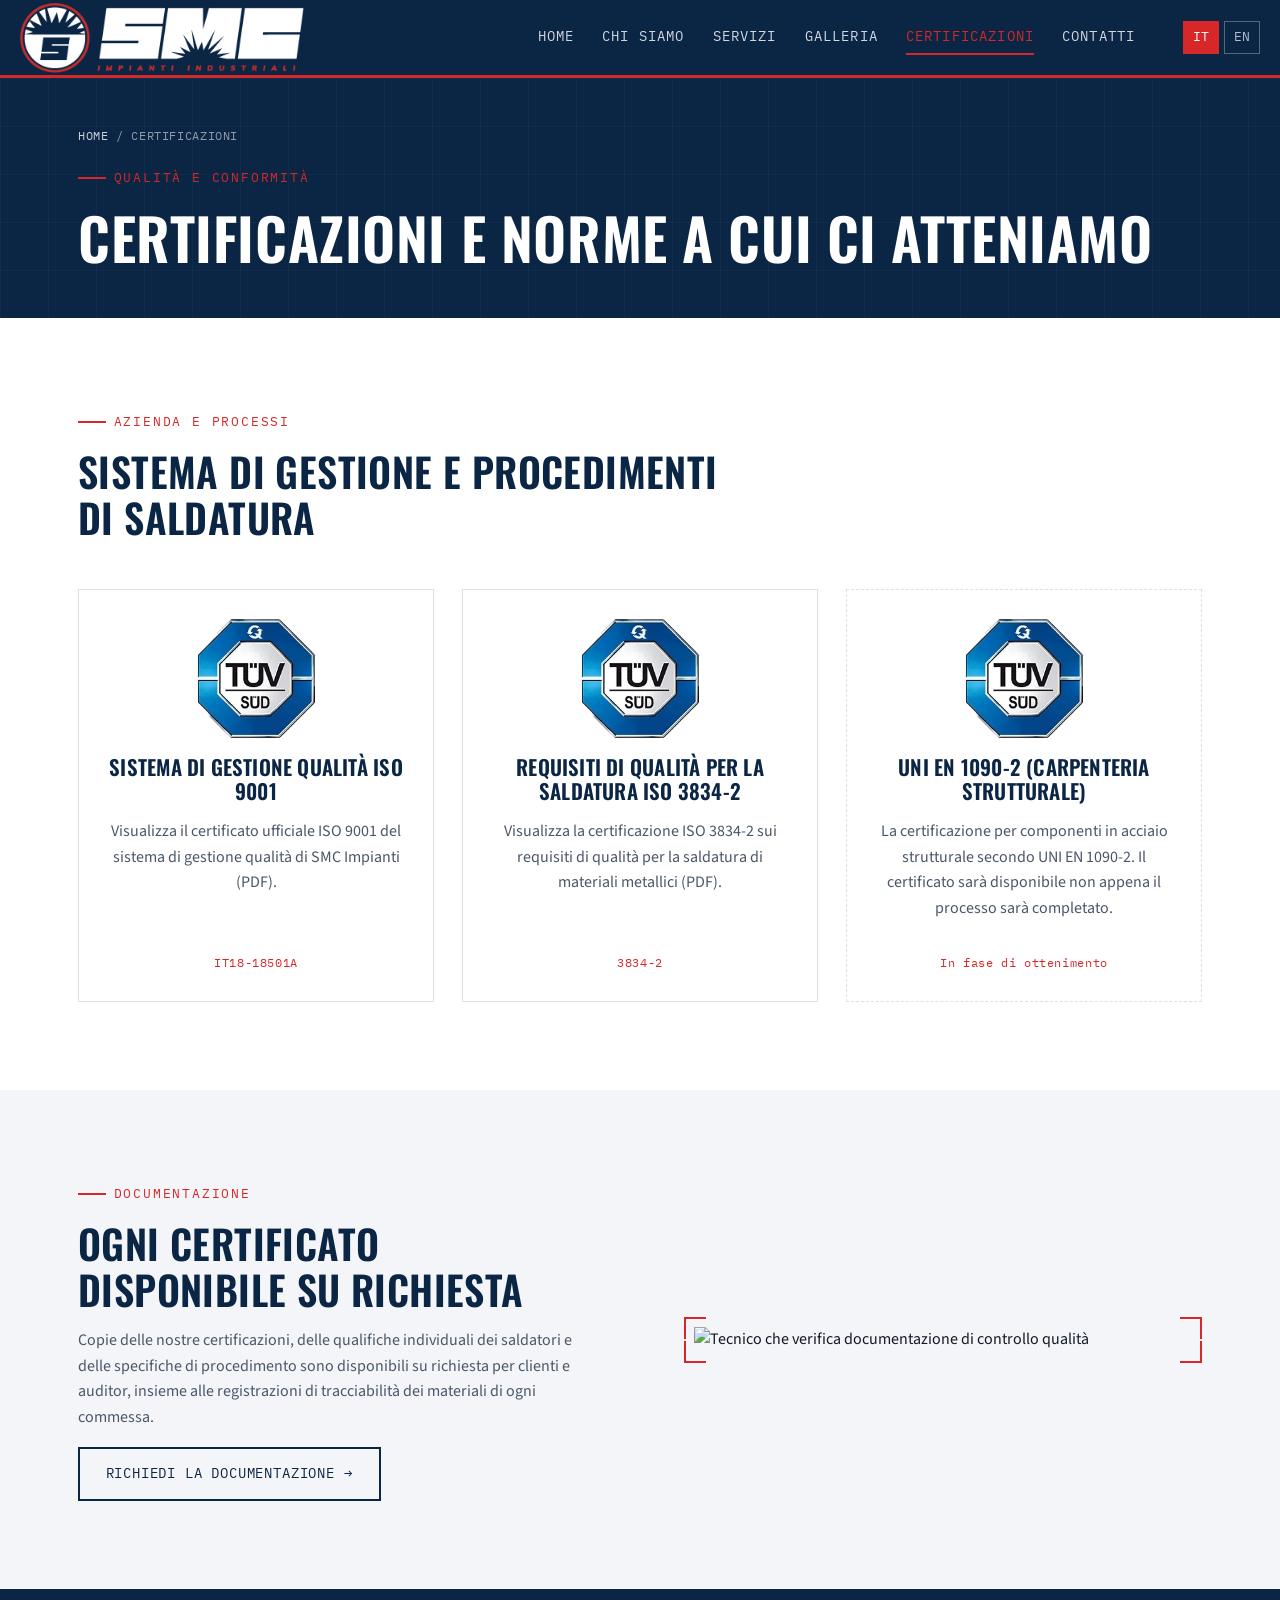
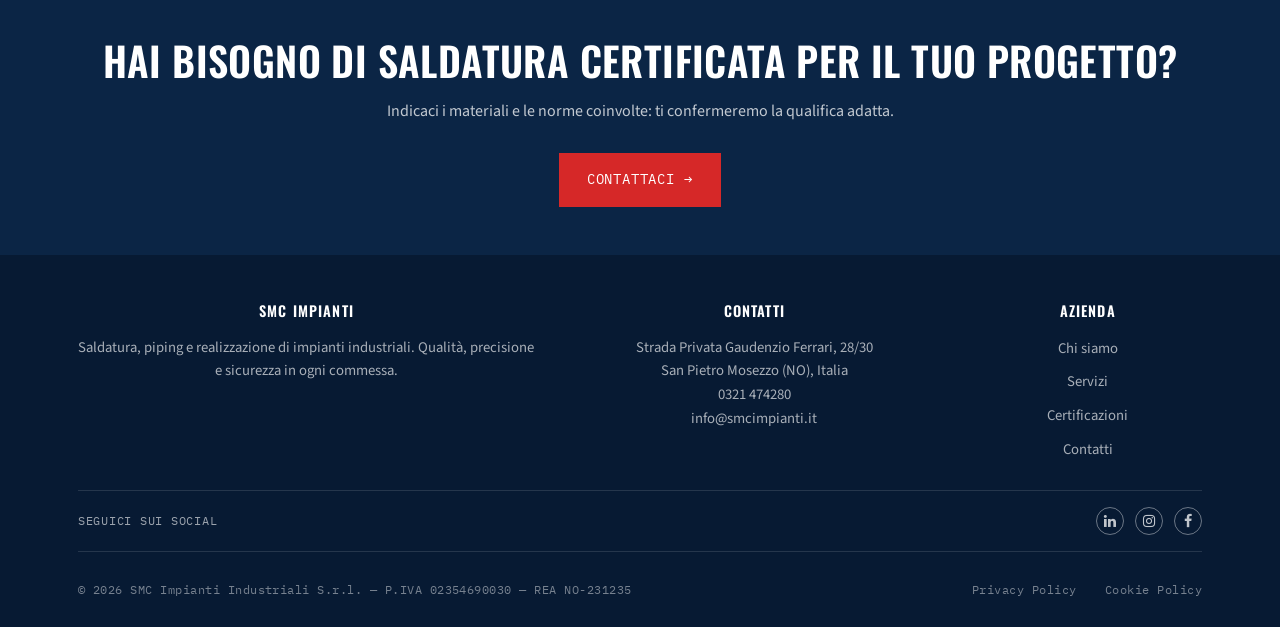
==== commit 3b0e2fca: "Refactor certification links and enhance styles for better layout and hover effects" ====
--- a/certificazioni.html
+++ b/certificazioni.html
@@ -115,57 +115,61 @@
             <!-- ISO 9001 -->
             <a
               href="Certificato ISO 9001.pdf"
-              class="cert-card reveal"
-              target="_blank"
-              rel="noopener noreferrer"
-            >
-              <img
-                src="logo-tuv.webp"
-                class="cert-badge"
-                alt="Logo ente certificatore TÜV SÜD"
-                loading="lazy"
-                width="64"
-                height="64"
-              />
-
-              <h3 data-en="ISO 9001 quality management">
-                Sistema di gestione qualità ISO 9001
-              </h3>
-              <p
-                data-en="View the official ISO 9001 quality management certificate for SMC Impianti (PDF)."
-              >
-                Visualizza il certificato ufficiale ISO 9001 del sistema di
-                gestione qualità di SMC Impianti (PDF).
-              </p>
-              <span class="cert-code">IT18-18501A</span>
+              class="cert-link reveal"
+              target="_blank"
+              rel="noopener noreferrer"
+            >
+              <div class="cert-card">
+                <img
+                  src="logo-tuv.webp"
+                  class="cert-badge"
+                  alt="Logo ente certificatore TÜV SÜD"
+                  loading="lazy"
+                  width="64"
+                  height="64"
+                />
+
+                <h3 data-en="ISO 9001 quality management">
+                  Sistema di gestione qualità ISO 9001
+                </h3>
+                <p
+                  data-en="View the official ISO 9001 quality management certificate for SMC Impianti (PDF)."
+                >
+                  Visualizza il certificato ufficiale ISO 9001 del sistema di
+                  gestione qualità di SMC Impianti (PDF).
+                </p>
+                <span class="cert-code">IT18-18501A</span>
+              </div>
             </a>
 
             <!-- ISO 3834-2 -->
             <a
               href="Certificazione ISO 3834.pdf"
-              class="cert-card reveal"
-              target="_blank"
-              rel="noopener noreferrer"
-            >
-              <img
-                src="logo-tuv.webp"
-                class="cert-badge"
-                alt="Logo ente certificatore TÜV SÜD"
-                loading="lazy"
-                width="64"
-                height="64"
-              />
-
-              <h3 data-en="ISO 3834-2 welding quality">
-                Requisiti di qualità per la saldatura ISO 3834-2
-              </h3>
-              <p
-                data-en="View the ISO 3834-2 certification for welding quality requirements on metallic materials (PDF)."
-              >
-                Visualizza la certificazione ISO 3834-2 sui requisiti di qualità
-                per la saldatura di materiali metallici (PDF).
-              </p>
-              <span class="cert-code">3834-2</span>
+              class="cert-link reveal"
+              target="_blank"
+              rel="noopener noreferrer"
+            >
+              <div class="cert-card">
+                <img
+                  src="logo-tuv.webp"
+                  class="cert-badge"
+                  alt="Logo ente certificatore TÜV SÜD"
+                  loading="lazy"
+                  width="64"
+                  height="64"
+                />
+
+                <h3 data-en="ISO 3834-2 welding quality">
+                  Requisiti di qualità per la saldatura ISO 3834-2
+                </h3>
+                <p
+                  data-en="View the ISO 3834-2 certification for welding quality requirements on metallic materials (PDF)."
+                >
+                  Visualizza la certificazione ISO 3834-2 sui requisiti di
+                  qualità per la saldatura di materiali metallici (PDF).
+                </p>
+                <span class="cert-code">3834-2</span>
+              </div>
             </a>
 
             <!-- UNI EN 1090-2 in progress -->
--- a/style.css
+++ b/style.css
@@ -1132,12 +1132,20 @@
   display: grid;
   grid-template-columns: repeat(3, 1fr);
   gap: var(--space-md);
+  align-items: stretch;
+}
+
+.cert-link {
+  display: flex;
+  height: 100%;
 }
 
 .cert-card {
   display: flex;
   flex-direction: column;
   align-items: center;
+  width: 100%;
+  height: 100%;
   background: var(--color-white);
   border: 1px solid var(--color-line);
   padding: var(--space-md);
@@ -1150,11 +1158,11 @@
   box-shadow: 0 0 0 rgba(0, 0, 0, 0);
 }
 
-@media (hover: hover) {
-  .cert-card:hover {
-    transform: translateY(-6px);
-    border-color: rgba(10, 35, 66, 0.28);
-    box-shadow: 0 14px 30px rgba(10, 35, 66, 0.08);
+@media (hover: hover) and (pointer: fine) {
+  .cert-link:hover .cert-card {
+    transform: translateY(-8px);
+    border-color: rgba(10, 35, 66, 0.3);
+    box-shadow: 0 16px 34px rgba(10, 35, 66, 0.1);
   }
 }
 
@@ -1183,6 +1191,8 @@
   letter-spacing: 0.05em;
   margin-top: 0.4rem;
   display: block;
+  margin-top: auto;
+  padding-top: 1rem;
 }
 
 .cert-card--pending {
@@ -1201,27 +1211,12 @@
     filter 220ms ease;
 }
 
-@media (hover: hover) {
-  .cert-card:hover .cert-badge {
+@media (hover: hover) and (pointer: fine) {
+  .cert-link:hover .cert-badge {
     transform: translateY(-2px);
     filter: saturate(1.05) contrast(1.02);
   }
-
-  .cert-card--pending:hover {
-    transform: translateY(-3px);
-    box-shadow: 0 10px 22px rgba(10, 35, 66, 0.05);
-  }
-
-  .cert-card--pending:hover .cert-badge {
-    transform: none;
-    filter: none;
-  }
-}
-
-/* .cert-badge:hover {
-  transform: scale(1.1);
-  transition: transform var(--transition);
-} */
+}
 
 /* CTA banner (fine pagina) */
 .cta-banner {
@@ -1237,6 +1232,22 @@
 .cta-banner p {
   color: rgba(255, 255, 255, 0.75);
   margin-bottom: var(--space-md);
+}
+
+.cta-banner__note {
+  margin-top: 1rem;
+  color: rgba(255, 255, 255, 0.78);
+  font-size: 0.95rem;
+}
+
+.cta-banner__note a {
+  color: #ffffff;
+  font-weight: 600;
+  text-decoration: underline;
+}
+
+.cta-banner__note a:hover {
+  color: var(--color-red);
 }
 
 /* --------------------------------------------------------------------
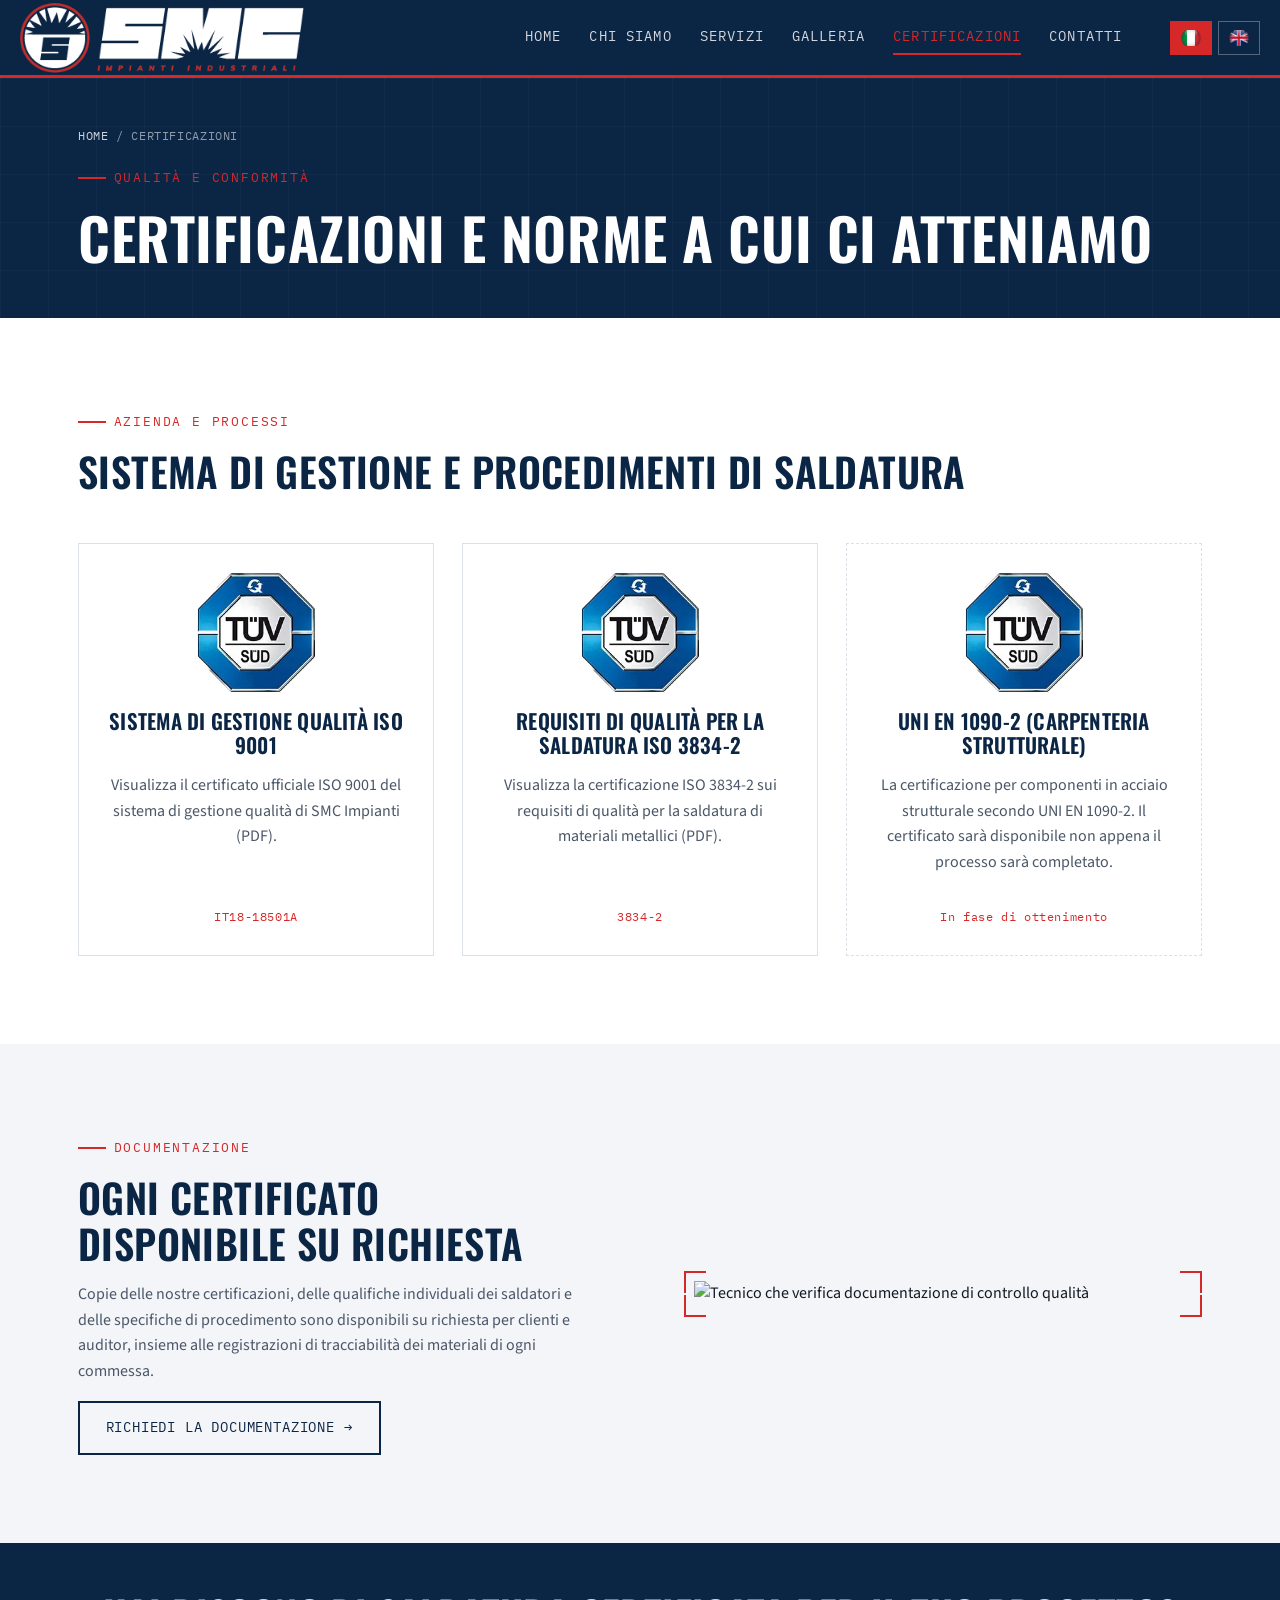
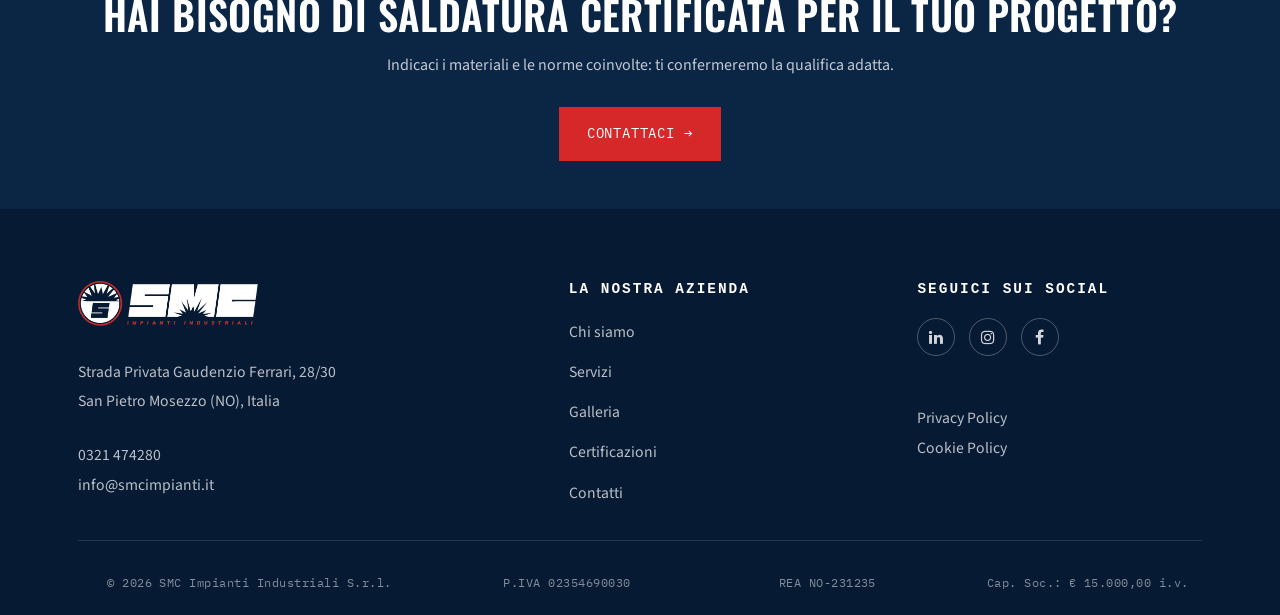
==== commit 4e837665: "Refactor code structure for improved readability and maintainability" ====
--- a/certificazioni.html
+++ b/certificazioni.html
@@ -64,10 +64,25 @@
             role="group"
             aria-label="Selettore lingua / Language selector"
           >
-            <button type="button" data-lang-btn="it" class="is-active">
-              IT
+            <button
+              type="button"
+              data-lang-btn="it"
+              class="is-active lang-flag"
+              aria-label="Italiano"
+              title="Italiano"
+            >
+              <img src="flag-it.png" alt="" aria-hidden="true" />
             </button>
-            <button type="button" data-lang-btn="en">EN</button>
+
+            <button
+              type="button"
+              data-lang-btn="en"
+              class="lang-flag"
+              aria-label="English"
+              title="English"
+            >
+              <img src="flag-en.png" alt="" aria-hidden="true" />
+            </button>
           </div>
         </nav>
 
@@ -274,82 +289,106 @@
 
     <!-- ============================= FOOTER ============================= -->
     <footer class="site-footer">
-      <div class="container">
+      <div class="site-footer__overlay"></div>
+
+      <div class="container site-footer__inner">
         <div class="footer-grid">
-          <div>
-            <h4 data-en="SMC Impianti">SMC Impianti</h4>
-            <p
-              data-en="Welding, piping and industrial plant construction. Quality, precision and safety in every project."
-            >
-              Saldatura, piping e realizzazione di impianti industriali.
-              Qualità, precisione e sicurezza in ogni commessa.
-            </p>
-          </div>
-          <div>
-            <h4 data-en="Contact">Contatti</h4>
-            <address>
-              Strada Privata Gaudenzio Ferrari, 28/30<br />
-              San Pietro Mosezzo (NO), Italia<br />
+          <div class="footer-col footer-col--brand">
+            <div class="footer-brand-logo">
+              <img
+                src="logo-smc.png"
+                alt="Logo SMC Impianti"
+                data-en-alt="SMC Impianti logo"
+                onerror="this.style.display = 'none'"
+              />
+            </div>
+
+            <div class="footer-contact-block">
+              <address>
+                Strada Privata Gaudenzio Ferrari, 28/30<br />
+                San Pietro Mosezzo (NO), Italia
+              </address>
+            </div>
+
+            <div class="footer-contact-block">
               <a href="tel:+390321474280">0321 474280</a><br />
               <a href="mailto:info@smcimpianti.it">info@smcimpianti.it</a>
-            </address>
-          </div>
-          <div>
-            <h4 data-en="Company">Azienda</h4>
-            <ul>
+            </div>
+          </div>
+
+          <div class="footer-col">
+            <h4 data-en="Company">La nostra azienda</h4>
+            <ul class="footer-links">
               <li><a href="chi-siamo.html" data-en="About us">Chi siamo</a></li>
               <li><a href="servizi.html" data-en="Services">Servizi</a></li>
+              <li><a href="galleria.html" data-en="Gallery">Galleria</a></li>
               <li>
-                <a href="certificazioni.html" data-en="Certifications"
-                  >Certificazioni</a
-                >
+                <a href="certificazioni.html" data-en="Certifications">
+                  Certificazioni
+                </a>
               </li>
               <li><a href="contatti.html" data-en="Contact">Contatti</a></li>
             </ul>
           </div>
-        </div>
-
-        <div class="footer-social-row">
-          <span class="footer-social-label" data-en="Follow us">
-            Seguici sui social
-          </span>
-          <div class="footer-social-icons">
-            <a
-              href="#"
-              target="_blank"
-              rel="noopener noreferrer"
-              aria-label="LinkedIn"
-            >
-              <i class="fa fa-linkedin"></i>
-            </a>
-            <a
-              href="https://www.instagram.com/smcimpiantisrl/"
-              target="_blank"
-              rel="noopener noreferrer"
-              aria-label="Instagram"
-            >
-              <i class="fa fa-instagram"></i>
-            </a>
-            <a
-              href="https://www.facebook.com/profile.php?id=100063464020242&locale=it_IT"
-              target="_blank"
-              rel="noopener noreferrer"
-              aria-label="Facebook"
-            >
-              <i class="fa fa-facebook"></i>
-            </a>
+
+          <div class="footer-col">
+            <h4 data-en="Follow us">Seguici sui social</h4>
+
+            <div class="footer-social-icons">
+              <a
+                href="#"
+                target="_blank"
+                rel="noopener noreferrer"
+                aria-label="LinkedIn"
+              >
+                <i class="fa fa-linkedin"></i>
+              </a>
+              <a
+                href="https://www.instagram.com/smcimpiantisrl/"
+                target="_blank"
+                rel="noopener noreferrer"
+                aria-label="Instagram"
+              >
+                <i class="fa fa-instagram"></i>
+              </a>
+              <a
+                href="https://www.facebook.com/profile.php?id=100063464020242&locale=it_IT"
+                target="_blank"
+                rel="noopener noreferrer"
+                aria-label="Facebook"
+              >
+                <i class="fa fa-facebook"></i>
+              </a>
+            </div>
+
+            <div class="footer-legal-links">
+              <a href="#" data-en="Privacy Policy">Privacy Policy</a>
+              <a href="#" data-en="Cookie Policy">Cookie Policy</a>
+            </div>
           </div>
         </div>
 
         <div class="footer-bottom">
-          <span
-            data-en="&copy; 2026 SMC Impianti Industriali S.r.l. — VAT IT02354690030 — REA NO-231235"
-            >&copy; 2026 SMC Impianti Industriali S.r.l. — P.IVA 02354690030 —
-            REA NO-231235</span
-          >
-          <div class="footer-legal">
-            <a href="#" data-en="Privacy Policy">Privacy Policy</a>
-            <a href="#" data-en="Cookie Policy">Cookie Policy</a>
+          <div class="footer-bottom-grid">
+            <div class="footer-bottom-item">
+              <span data-en="&copy; 2026 SMC Impianti Industriali S.r.l.">
+                &copy; 2026 SMC Impianti Industriali S.r.l.
+              </span>
+            </div>
+
+            <div class="footer-bottom-item">
+              <span data-en="VAT 02354690030">P.IVA 02354690030</span>
+            </div>
+
+            <div class="footer-bottom-item">
+              <span>REA NO-231235</span>
+            </div>
+
+            <div class="footer-bottom-item">
+              <span data-en="Share capital: € 15,000.00 fully paid">
+                Cap. Soc.: € 15.000,00 i.v.
+              </span>
+            </div>
           </div>
         </div>
       </div>
--- a/style.css
+++ b/style.css
@@ -123,12 +123,10 @@
 }
 
 .section-head {
-  max-width: 640px;
   margin-bottom: var(--space-lg);
 }
 
 .section-head--center {
-  max-width: 680px;
   margin-inline: auto;
   text-align: center;
 }
@@ -309,12 +307,27 @@
 }
 
 .lang-switch button {
+  width: 42px;
+  height: 34px;
+  display: inline-flex;
+  align-items: center;
+  justify-content: center;
+  padding: 0;
   background: transparent;
   border: 1px solid rgba(255, 255, 255, 0.3);
   color: rgba(255, 255, 255, 0.7);
-  padding: 0.3rem 0.55rem;
   cursor: pointer;
+  overflow: hidden;
   transition: all var(--transition);
+}
+
+.lang-switch button img {
+  width: 22px;
+  height: 16px;
+  object-fit: cover;
+  display: block;
+  max-width: none;
+  border-radius: 2px;
 }
 
 .lang-switch button.is-active {
@@ -376,109 +389,221 @@
 .site-footer {
   background: var(--color-navy-deep);
   color: rgba(255, 255, 255, 0.75);
-  padding-block: var(--space-lg) var(--space-md);
+}
+
+.site-footer__overlay {
+  position: absolute;
+  inset: 0;
+  pointer-events: none;
+}
+
+.site-footer__inner {
+  position: relative;
+  z-index: 1;
+  padding-top: 4.5rem;
+  padding-bottom: 1.4rem;
 }
 
 .footer-grid {
   display: grid;
-  grid-template-columns: 2fr 1.5fr 1fr;
-  gap: var(--space-lg);
-  padding-bottom: 20px;
+  grid-template-columns: 1.5fr 1fr 1fr;
+  gap: 4rem;
+  padding-bottom: 2rem;
   border-bottom: 1px solid rgba(255, 255, 255, 0.12);
-  text-align: center;
-  justify-content: center;
-}
-
-.footer-grid h4 {
-  color: var(--color-white);
+  text-align: left;
+}
+
+.footer-col h4 {
+  margin-bottom: 1.25rem;
+  color: #ffffff;
+  font-family: var(--font-mono);
   font-size: 0.9rem;
-  letter-spacing: 0.08em;
-  margin-bottom: var(--space-sm);
-}
-
-.footer-grid p,
-.footer-grid address {
+  letter-spacing: 0.14em;
+  text-transform: uppercase;
+}
+
+.footer-col p,
+.footer-col address,
+.footer-col a,
+.footer-col li {
+  font-size: 0.98rem;
+  line-height: 1.9;
+  color: rgba(255, 255, 255, 0.72);
   font-style: normal;
-  font-size: 0.92rem;
-  color: rgba(255, 255, 255, 0.65);
-}
-
-.footer-grid ul li {
+}
+
+.footer-col a {
+  transition: color var(--transition);
+}
+
+.footer-col a:hover {
+  color: var(--color-red);
+}
+
+.footer-contact-block + .footer-contact-block {
+  margin-top: 1.5rem;
+}
+
+.footer-brand-logo {
+  margin-bottom: 2rem;
+}
+
+.footer-brand-logo img {
+  width: 180px;
+  max-width: 100%;
+  height: auto;
+  display: block;
+}
+
+.footer-mini-title {
+  display: inline-block;
   margin-bottom: 0.5rem;
-}
-
-.footer-grid a {
-  font-size: 0.92rem;
-  color: rgba(255, 255, 255, 0.65);
-  transition: color var(--transition);
-}
-
-.footer-grid a:hover {
-  color: var(--color-red);
-}
-
-.footer-bottom {
-  display: flex;
-  justify-content: space-between;
+  font-family: var(--font-mono);
+  font-size: 0.8rem;
+  letter-spacing: 0.12em;
+  text-transform: uppercase;
+  color: rgba(255, 255, 255, 0.88);
+}
+
+.footer-links {
+  display: flex;
+  flex-direction: column;
+  gap: 0.65rem;
+}
+
+.footer-social-icons {
+  display: flex;
   align-items: center;
-  flex-wrap: wrap;
-  gap: var(--space-sm);
-  padding-top: var(--space-md);
-  font-family: var(--font-mono);
-  font-size: 0.75rem;
-  letter-spacing: 0.04em;
-  color: rgba(255, 255, 255, 0.45);
-  border-top: 1px solid rgba(255, 255, 255, 0.12);
-}
-
-.footer-bottom .footer-legal {
-  display: flex;
-  gap: var(--space-md);
-}
-
-.footer-bottom a:hover {
-  color: var(--color-white);
-}
-
-.footer-social-row {
-  display: flex;
-  justify-content: space-between;
-  align-items: center;
-  gap: var(--space-md);
-  padding-top: var(--space-sm);
-  padding-bottom: var(--space-sm);
-}
-
-.footer-social-label {
-  font-family: var(--font-mono);
-  font-size: 0.78rem;
-  letter-spacing: 0.06em;
-  text-transform: uppercase;
-  color: rgba(255, 255, 255, 0.6);
-}
-
-.footer-social-icons {
-  display: flex;
-  align-items: center;
-  gap: 0.7rem;
+  gap: 0.85rem;
+  margin-bottom: 3rem;
 }
 
 .footer-social-icons a {
   display: inline-flex;
   align-items: center;
   justify-content: center;
-  width: 28px;
-  height: 28px;
+  width: 38px;
+  height: 38px;
+  border: 1px solid rgba(255, 255, 255, 0.28);
   border-radius: 50%;
-  border: 1px solid rgba(255, 255, 255, 0.4);
-  color: rgba(255, 255, 255, 0.75);
-  transition: all var(--transition);
-  font-size: 0.9rem; /* dimensione dell'icona Font Awesome */
+  color: rgba(255, 255, 255, 0.82);
+  font-size: 1rem;
+  transition:
+    border-color var(--transition),
+    color var(--transition),
+    transform var(--transition),
+    background var(--transition);
 }
 
 .footer-social-icons a:hover {
   border-color: var(--color-red);
-  color: var(--color-red);
+  color: #ffffff;
+  background: rgba(214, 40, 40, 0.16);
+  transform: translateY(-2px);
+}
+
+.footer-legal-links {
+  display: flex;
+  flex-direction: column;
+}
+
+.footer-bottom {
+  padding-top: 2rem;
+}
+
+.footer-bottom-grid {
+  display: grid;
+  grid-template-columns: 1.5fr 1fr 1fr 1fr;
+  gap: 1rem 2rem;
+  align-items: center;
+  font-family: var(--font-mono);
+  font-size: 0.76rem;
+  letter-spacing: 0.04em;
+  color: rgba(255, 255, 255, 0.5);
+}
+
+.footer-bottom-item {
+  text-align: center;
+}
+
+@media (max-width: 1024px) {
+  .footer-grid {
+    grid-template-columns: 1fr 1fr;
+    gap: 2.5rem;
+  }
+
+  .footer-col--brand {
+    grid-column: 1 / -1;
+    text-align: center;
+    justify-self: center;
+    max-width: 520px;
+  }
+
+  .footer-col--brand .footer-brand-logo {
+    display: flex;
+    justify-content: center;
+    margin-bottom: 1rem;
+  }
+
+  .footer-col--brand .footer-contact-block {
+    margin-top: 1rem;
+  }
+
+  .footer-col--brand .footer-contact-block,
+  .footer-col--brand p,
+  .footer-col--brand address,
+  .footer-col--brand a {
+    text-align: center;
+  }
+
+  .footer-col:not(.footer-col--brand) {
+    text-align: center;
+  }
+
+  .footer-links,
+  .footer-legal-links,
+  .footer-social-icons {
+    align-items: center;
+    justify-content: center;
+  }
+
+  .footer-links {
+    gap: 0.4rem;
+  }
+
+  .footer-social-icons {
+    margin-bottom: 1.5rem;
+  }
+}
+
+@media (max-width: 640px) {
+  .site-footer__inner {
+    padding-top: 3rem;
+  }
+
+  .footer-grid {
+    grid-template-columns: 1fr;
+    gap: 2rem;
+    padding-bottom: 2rem;
+  }
+}
+
+@media (max-width: 1100px) {
+  .footer-bottom-grid {
+    grid-template-columns: repeat(3, 1fr);
+    gap: 0.3rem 0rem;
+  }
+
+  .footer-bottom-item:first-child {
+    grid-column: 1 / -1;
+  }
+}
+
+@media (max-width: 690px) {
+  .footer-bottom-grid {
+    grid-template-columns: 1fr;
+    gap: 0.3rem 0rem;
+  }
 }
 
 /* --------------------------------------------------------------------
@@ -979,6 +1104,12 @@
   margin-bottom: var(--space-lg);
 }
 
+.gallery-filter__buttons {
+  display: flex;
+  gap: var(--space-sm);
+  flex-wrap: wrap;
+}
+
 .gallery-filter button {
   background: transparent;
   border: 1px solid var(--color-line);
@@ -1001,6 +1132,39 @@
   background: var(--color-navy);
   border-color: var(--color-navy);
   color: var(--color-white);
+}
+
+.gallery-filter__select-wrap {
+  display: none;
+  width: 100%;
+}
+
+.gallery-filter__select {
+  width: 100%;
+  min-height: 46px;
+  padding: 0.85rem 1rem;
+  border: 1px solid var(--color-line);
+  background: var(--color-white);
+  color: var(--color-ink);
+  font-family: var(--font-mono);
+  font-size: 0.82rem;
+  letter-spacing: 0.05em;
+  text-transform: uppercase;
+}
+
+.gallery-filter__select:focus {
+  outline: none;
+  border-color: var(--color-navy);
+}
+
+@media (max-width: 510px) {
+  .gallery-filter__buttons {
+    display: none;
+  }
+
+  .gallery-filter__select-wrap {
+    display: block;
+  }
 }
 
 .gallery-grid {
@@ -1326,8 +1490,8 @@
 
 .scroll-top {
   position: fixed;
-  right: 1.5rem;
-  bottom: 1.5rem;
+  right: 1rem;
+  bottom: 1rem;
   width: 44px;
   height: 44px;
   border-radius: 0.4rem;
@@ -1385,13 +1549,21 @@
   .gallery-grid {
     grid-template-columns: repeat(2, 1fr);
   }
+
   .stat-grid {
     grid-template-columns: repeat(2, 1fr);
     row-gap: var(--space-md);
   }
+
   .footer-grid {
     grid-template-columns: 1fr 1fr;
   }
+
+  .footer-bottom {
+    flex-direction: column;
+    gap: 0.5rem;
+  }
+
   .intro-block {
     grid-template-columns: 1fr;
     gap: var(--space-lg);
@@ -1461,14 +1633,13 @@
     gap: var(--space-md);
   }
 
-  .footer-bottom {
-    flex-direction: column;
-    align-items: flex-start;
-  }
-
   .footer-social-row {
     flex-direction: column;
-    align-items: flex-start;
+    gap: 0.5rem;
+  }
+
+  .footer-bottom {
+    text-align: center;
   }
 
   .hero {
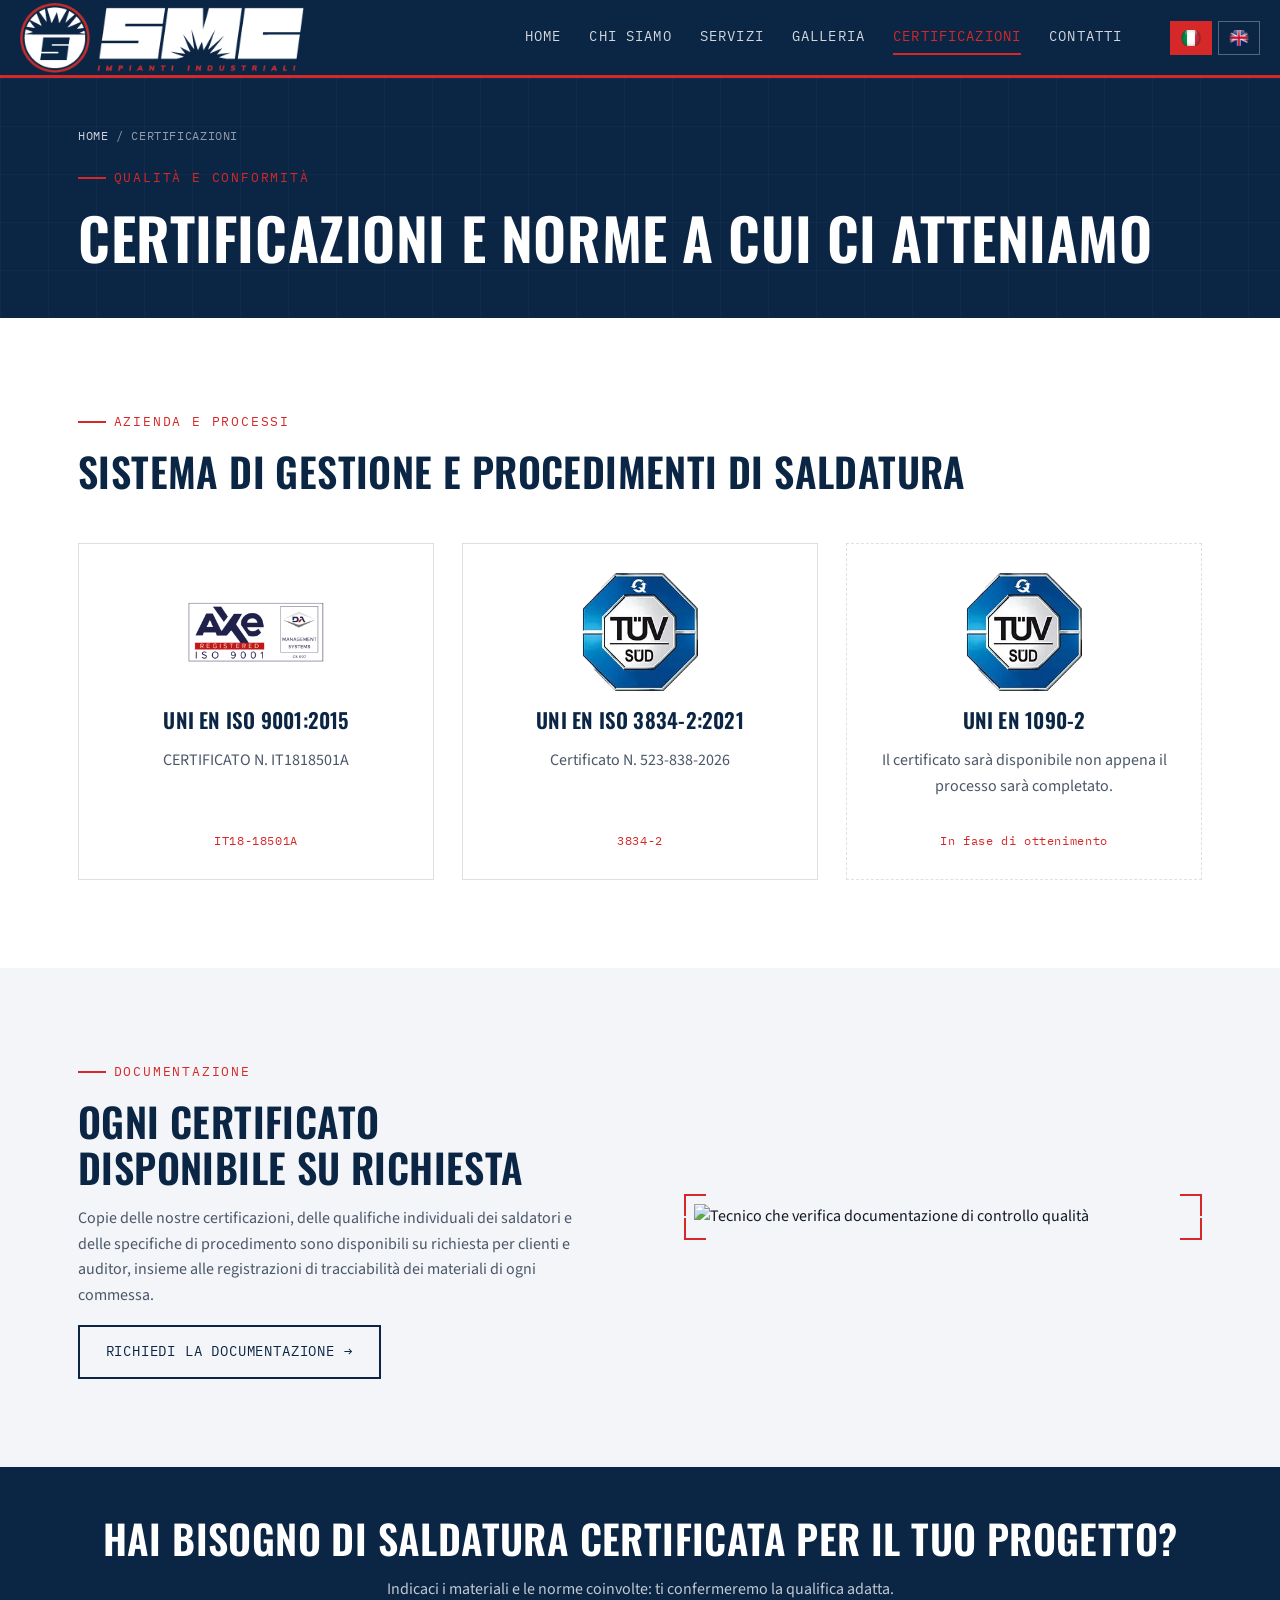
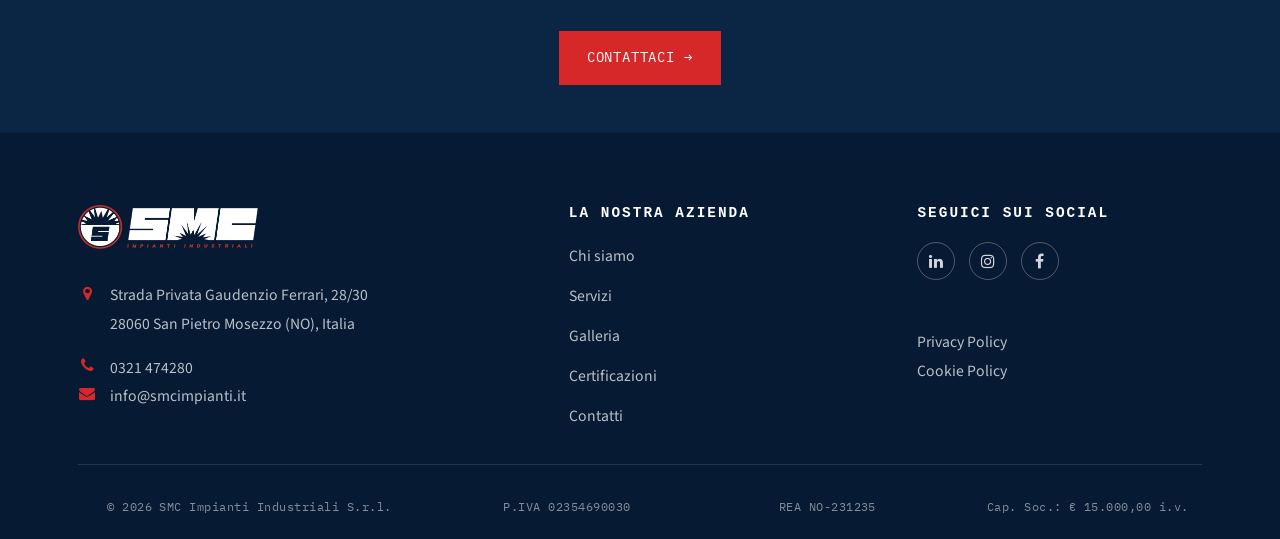
==== commit f83934a8: "Refactor code structure for improved readability and maintainability" ====
--- a/certificazioni.html
+++ b/certificazioni.html
@@ -136,22 +136,19 @@
             >
               <div class="cert-card">
                 <img
-                  src="logo-tuv.webp"
+                  src="logo-axe.webp"
                   class="cert-badge"
                   alt="Logo ente certificatore TÜV SÜD"
                   loading="lazy"
-                  width="64"
-                  height="64"
                 />
 
                 <h3 data-en="ISO 9001 quality management">
-                  Sistema di gestione qualità ISO 9001
+                  UNI EN ISO 9001:2015
                 </h3>
                 <p
                   data-en="View the official ISO 9001 quality management certificate for SMC Impianti (PDF)."
                 >
-                  Visualizza il certificato ufficiale ISO 9001 del sistema di
-                  gestione qualità di SMC Impianti (PDF).
+                  CERTIFICATO N. IT1818501A
                 </p>
                 <span class="cert-code">IT18-18501A</span>
               </div>
@@ -170,18 +167,15 @@
                   class="cert-badge"
                   alt="Logo ente certificatore TÜV SÜD"
                   loading="lazy"
-                  width="64"
-                  height="64"
                 />
 
                 <h3 data-en="ISO 3834-2 welding quality">
-                  Requisiti di qualità per la saldatura ISO 3834-2
+                  UNI EN ISO 3834-2:2021
                 </h3>
                 <p
                   data-en="View the ISO 3834-2 certification for welding quality requirements on metallic materials (PDF)."
                 >
-                  Visualizza la certificazione ISO 3834-2 sui requisiti di
-                  qualità per la saldatura di materiali metallici (PDF).
+                  Certificato N. 523-838-2026
                 </p>
                 <span class="cert-code">3834-2</span>
               </div>
@@ -194,18 +188,13 @@
                 class="cert-badge"
                 alt="Logo ente certificatore TÜV SÜD"
                 loading="lazy"
-                width="64"
-                height="64"
               />
-              <h3 data-en="UNI EN 1090-2 (structural steel)">
-                UNI EN 1090-2 (carpenteria strutturale)
-              </h3>
+              <h3 data-en="UNI EN 1090-2 (structural steel)">UNI EN 1090-2</h3>
               <p
                 data-en="Certification for structural steel components under UNI EN 1090-2. The certificate will be available as soon as the process is completed."
               >
-                La certificazione per componenti in acciaio strutturale secondo
-                UNI EN 1090-2. Il certificato sarà disponibile non appena il
-                processo sarà completato.
+                Il certificato sarà disponibile non appena il processo sarà
+                completato.
               </p>
               <span class="cert-code">In fase di ottenimento</span>
             </div>
@@ -303,16 +292,35 @@
               />
             </div>
 
-            <div class="footer-contact-block">
-              <address>
-                Strada Privata Gaudenzio Ferrari, 28/30<br />
-                San Pietro Mosezzo (NO), Italia
-              </address>
-            </div>
-
-            <div class="footer-contact-block">
-              <a href="tel:+390321474280">0321 474280</a><br />
-              <a href="mailto:info@smcimpianti.it">info@smcimpianti.it</a>
+            <div class="footer-contact-list">
+              <div class="footer-contact-item">
+                <span class="footer-contact-icon" aria-hidden="true">
+                  <i class="fa fa-map-marker"></i>
+                </span>
+                <a
+                  href="https://www.google.com/maps/dir/?api=1&destination=Strada+Privata+Gaudenzio+Ferrari+28/30+28060+San+Pietro+Mosezzo+NO+Italia"
+                  target="_blank"
+                  rel="noopener noreferrer"
+                  class="footer-address-link"
+                >
+                  Strada Privata Gaudenzio Ferrari, 28/30<br />
+                  28060 San Pietro Mosezzo (NO), Italia
+                </a>
+              </div>
+
+              <div class="footer-contact-item">
+                <span class="footer-contact-icon" aria-hidden="true">
+                  <i class="fa fa-phone"></i>
+                </span>
+                <a href="tel:+390321474280">0321 474280</a>
+              </div>
+
+              <div class="footer-contact-item">
+                <span class="footer-contact-icon" aria-hidden="true">
+                  <i class="fa fa-envelope"></i>
+                </span>
+                <a href="mailto:info@smcimpianti.it">info@smcimpianti.it</a>
+              </div>
             </div>
           </div>
 
--- a/style.css
+++ b/style.css
@@ -440,8 +440,49 @@
   color: var(--color-red);
 }
 
-.footer-contact-block + .footer-contact-block {
-  margin-top: 1.5rem;
+.footer-contact-list {
+  display: flex;
+  flex-direction: column;
+  gap: 0;
+}
+
+.footer-contact-item + .footer-contact-item {
+  margin-top: 0;
+}
+
+.footer-contact-item:nth-child(2) {
+  margin-top: 1rem;
+}
+
+.footer-contact-item {
+  display: flex;
+  align-items: flex-start;
+  gap: 0.9rem;
+}
+
+.footer-contact-icon {
+  width: 18px;
+  min-width: 18px;
+  display: inline-flex;
+  align-items: center;
+  justify-content: center;
+  color: var(--color-red);
+  font-size: 1rem;
+  line-height: 1;
+  margin-top: 0.2rem;
+}
+
+.footer-contact-item address,
+.footer-contact-item a {
+  margin: 0;
+  font-size: 0.98rem;
+  line-height: 1.8;
+  color: rgba(255, 255, 255, 0.72);
+  font-style: normal;
+}
+
+.footer-contact-item a:hover {
+  color: var(--color-red);
 }
 
 .footer-brand-logo {
@@ -545,11 +586,15 @@
     margin-bottom: 1rem;
   }
 
-  .footer-col--brand .footer-contact-block {
-    margin-top: 1rem;
-  }
-
-  .footer-col--brand .footer-contact-block,
+  .footer-col--brand .footer-contact-list {
+    align-items: center;
+  }
+
+  .footer-col--brand .footer-contact-item {
+    justify-content: center;
+    text-align: left;
+  }
+
   .footer-col--brand p,
   .footer-col--brand address,
   .footer-col--brand a {
@@ -719,11 +764,15 @@
   grid-template-columns: repeat(3, 1fr);
   gap: var(--space-md);
 }
+.card-grid > .reveal {
+  height: 100%;
+}
 
 .card {
   background: var(--color-white);
   border: 1px solid var(--color-line);
   padding: var(--space-md);
+  height: 100%;
   transition:
     /* transform var(--transition),
     border-color var(--transition); */
@@ -734,10 +783,10 @@
   box-shadow: 0 0 0 rgba(0, 0, 0, 0);
 }
 
-.card:hover {
+/* .card:hover {
   transform: translateY(-4px);
   border-color: var(--color-navy);
-}
+} */
 
 .card__icon {
   width: 46px;
@@ -750,13 +799,14 @@
     opacity 220ms ease;
 }
 
-@media (hover: hover) {
-  .services-grid .card:hover {
+@media (hover: hover) and (pointer: fine) {
+  .card:hover {
     transform: translateY(-6px);
     border-color: rgba(10, 35, 66, 0.28);
     box-shadow: 0 14px 30px rgba(10, 35, 66, 0.08);
   }
-  .services-grid .card:hover .card__icon {
+
+  .card:hover .card__icon {
     transform: translateY(-2px);
     color: var(--color-navy);
   }
@@ -1330,24 +1380,6 @@
   }
 }
 
-/* .cert-card:hover {
-  border-color: var(--color-navy);
-} */
-
-/* .cert-card .cert-logo {
-  width: 72px;
-  height: 72px;
-  margin: 0 auto var(--space-sm);
-  border: 2px solid var(--color-navy);
-  border-radius: 50%;
-  display: flex;
-  align-items: center;
-  justify-content: center;
-  font-family: var(--font-display);
-  color: var(--color-navy);
-  font-size: 0.85rem;
-} */
-
 .cert-card .cert-code {
   font-family: var(--font-mono);
   font-size: 0.78rem;
@@ -1367,8 +1399,10 @@
 .cert-badge {
   display: block;
   margin: 0 auto var(--space-sm);
-  width: 120px;
-  height: auto;
+  width: auto;
+  height: 120px;
+  max-width: 140px;
+  object-fit: contain;
   transition:
     transform 220ms ease,
     opacity 220ms ease,
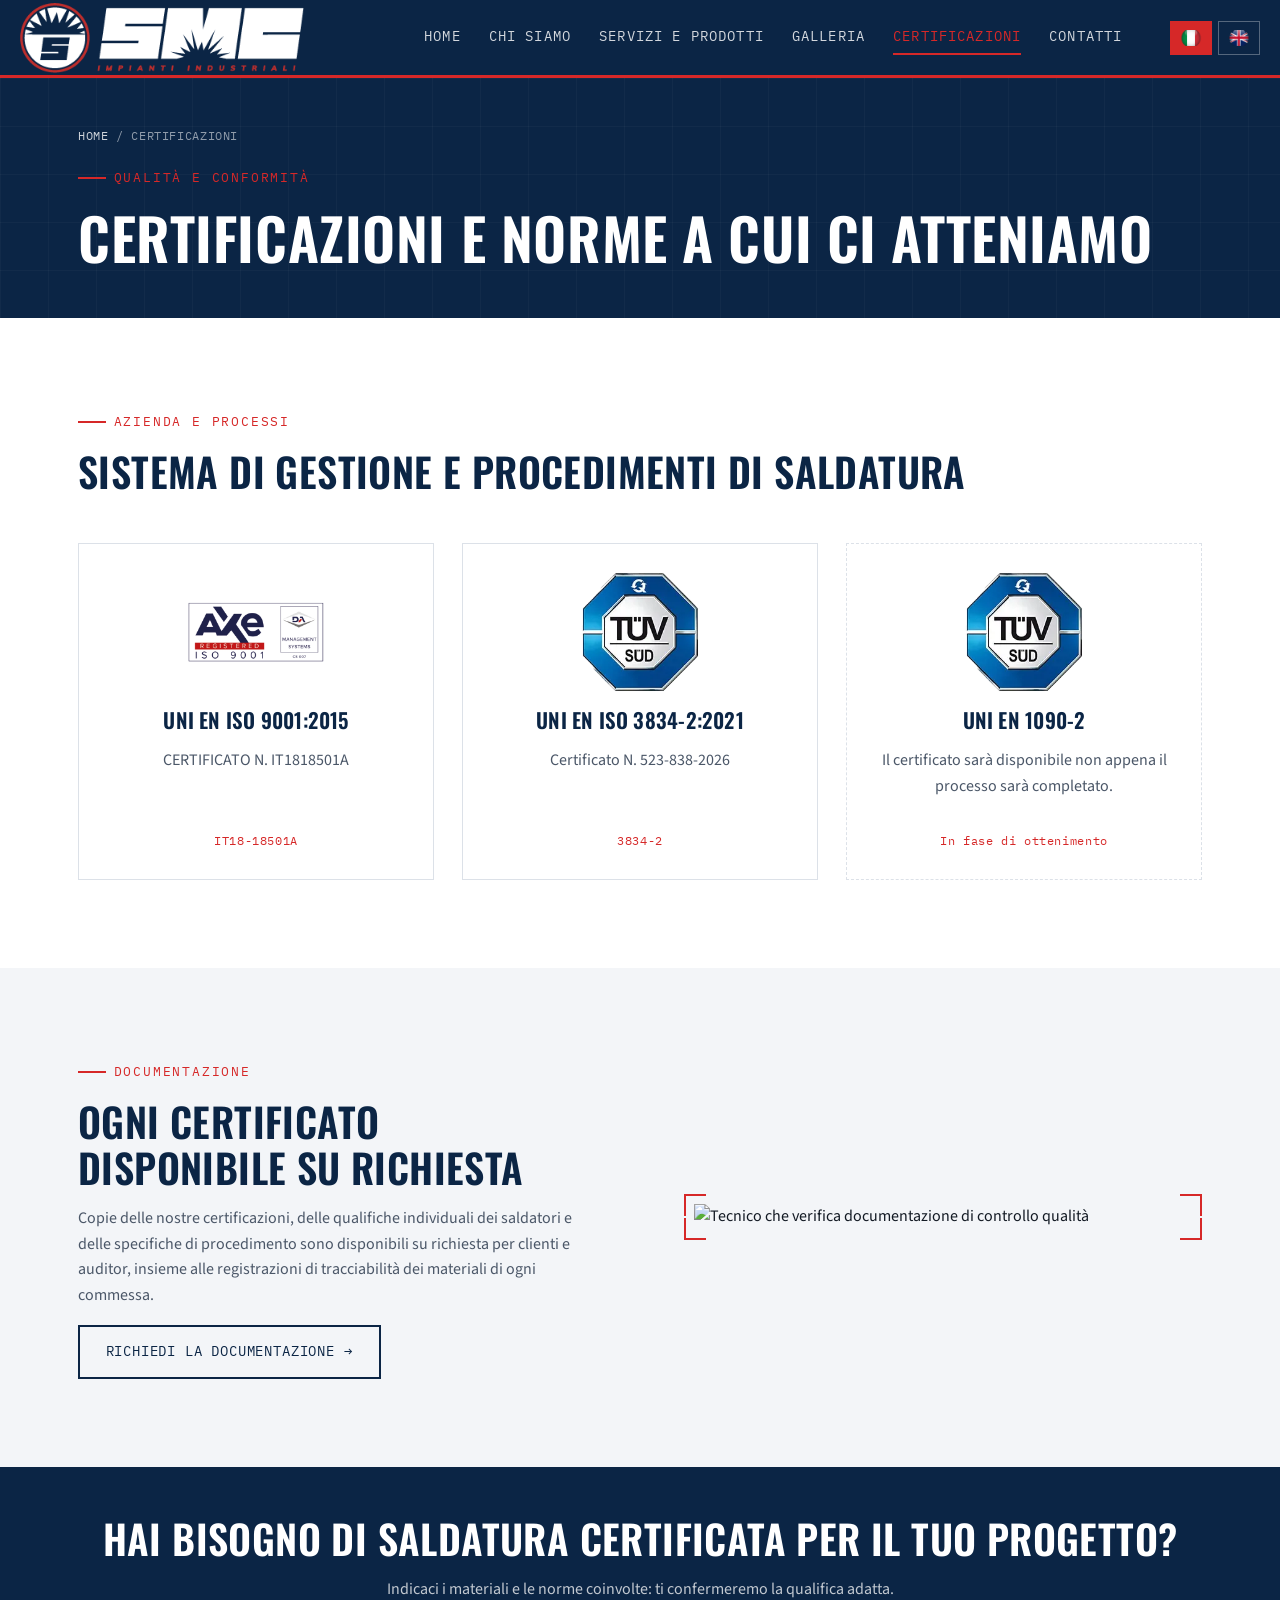
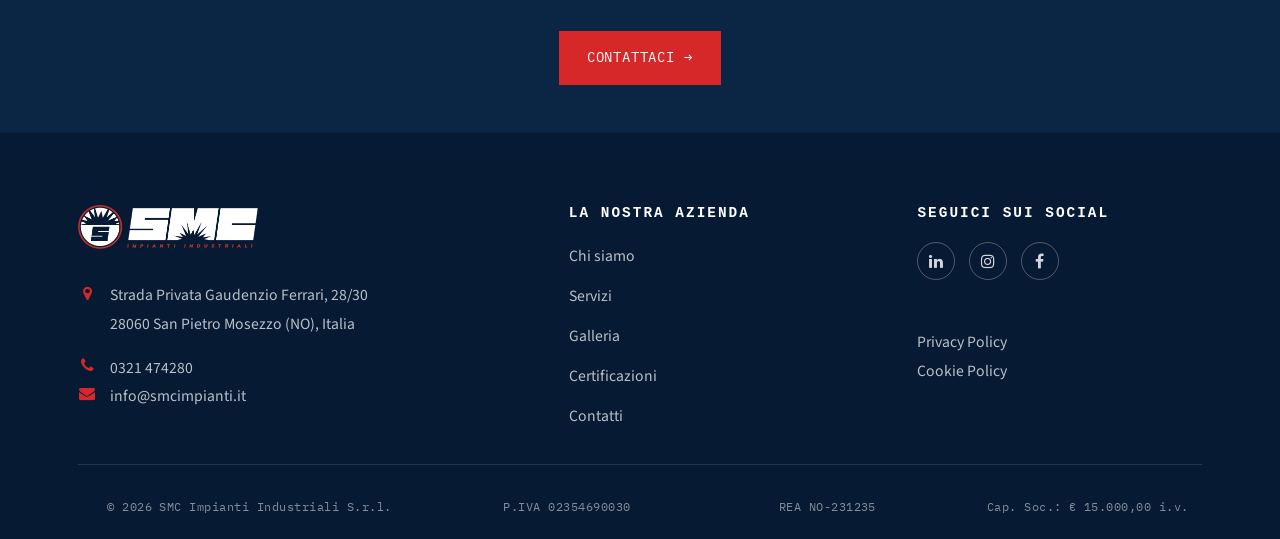
==== commit 74567162: "Aggiorna i contenuti delle pagine "Servizi", "Chi siamo", "Index", "Galleria" e "Contatti" per maggi" ====
--- a/certificazioni.html
+++ b/certificazioni.html
@@ -47,7 +47,9 @@
           <ul class="nav-list">
             <li><a href="index.html" data-en="Home">Home</a></li>
             <li><a href="chi-siamo.html" data-en="About us">Chi siamo</a></li>
-            <li><a href="servizi.html" data-en="Services">Servizi</a></li>
+            <li>
+              <a href="servizi.html" data-en="Services">Servizi e Prodotti</a>
+            </li>
             <li><a href="galleria.html" data-en="Gallery">Galleria</a></li>
             <li>
               <a
@@ -344,7 +346,7 @@
 
             <div class="footer-social-icons">
               <a
-                href="#"
+                href="https://www.linkedin.com/company/s-m-c-impianti-s-r-l/"
                 target="_blank"
                 rel="noopener noreferrer"
                 aria-label="LinkedIn"
--- a/style.css
+++ b/style.css
@@ -761,11 +761,17 @@
 /* Card generiche (servizi, valori, certificazioni) */
 .card-grid {
   display: grid;
+  grid-template-columns: repeat(4, 1fr);
+  gap: var(--space-md);
+}
+.card-grid > .reveal {
+  height: 100%;
+}
+
+.services-grid {
+  display: grid;
   grid-template-columns: repeat(3, 1fr);
   gap: var(--space-md);
-}
-.card-grid > .reveal {
-  height: 100%;
 }
 
 .card {
@@ -797,6 +803,12 @@
     transform 220ms ease,
     color 220ms ease,
     opacity 220ms ease;
+}
+
+.services-preview-cta {
+  display: flex;
+  justify-content: center;
+  margin-top: 2.2rem;
 }
 
 @media (hover: hover) and (pointer: fine) {
@@ -1691,3 +1703,68 @@
     width: auto;
   }
 }
+/* ===== PROCESS — 4 fasi (stessa card dei servizi, numero al posto dell'icona) ===== */
+.process-grid {
+  grid-template-columns: repeat(4, 1fr);
+  margin-bottom: var(--space-lg);
+}
+
+.card__icon--num {
+  display: flex;
+  align-items: center;
+  justify-content: center;
+  font-family: var(--font-display);
+  font-weight: 600;
+  font-size: 1.3rem;
+  border: 2px solid var(--color-red);
+  border-radius: 50%;
+  color: var(--color-red);
+  transition: inherit;
+}
+
+@media (hover: hover) and (pointer: fine) {
+  .card:hover .card__icon--num {
+    background: var(--color-red);
+    color: var(--color-white);
+  }
+}
+
+.process-cta {
+  text-align: center;
+}
+
+@media (max-width: 1024px) {
+  .process-grid {
+    grid-template-columns: repeat(2, 1fr);
+  }
+}
+
+@media (max-width: 560px) {
+  .process-grid {
+    grid-template-columns: 1fr;
+  }
+}
+
+.process-grid .card,
+.services-grid .card {
+  display: flex;
+  flex-direction: column;
+}
+
+.process-grid .card h3,
+.services-grid .card h3 {
+  min-height: calc(1.15em * 2);
+  display: flex;
+  align-items: flex-start;
+}
+
+.index-grid .card {
+  display: flex;
+  flex-direction: column;
+}
+
+.index-grid .card h3 {
+  min-height: calc(1.15em * 3);
+  display: flex;
+  align-items: flex-start;
+}
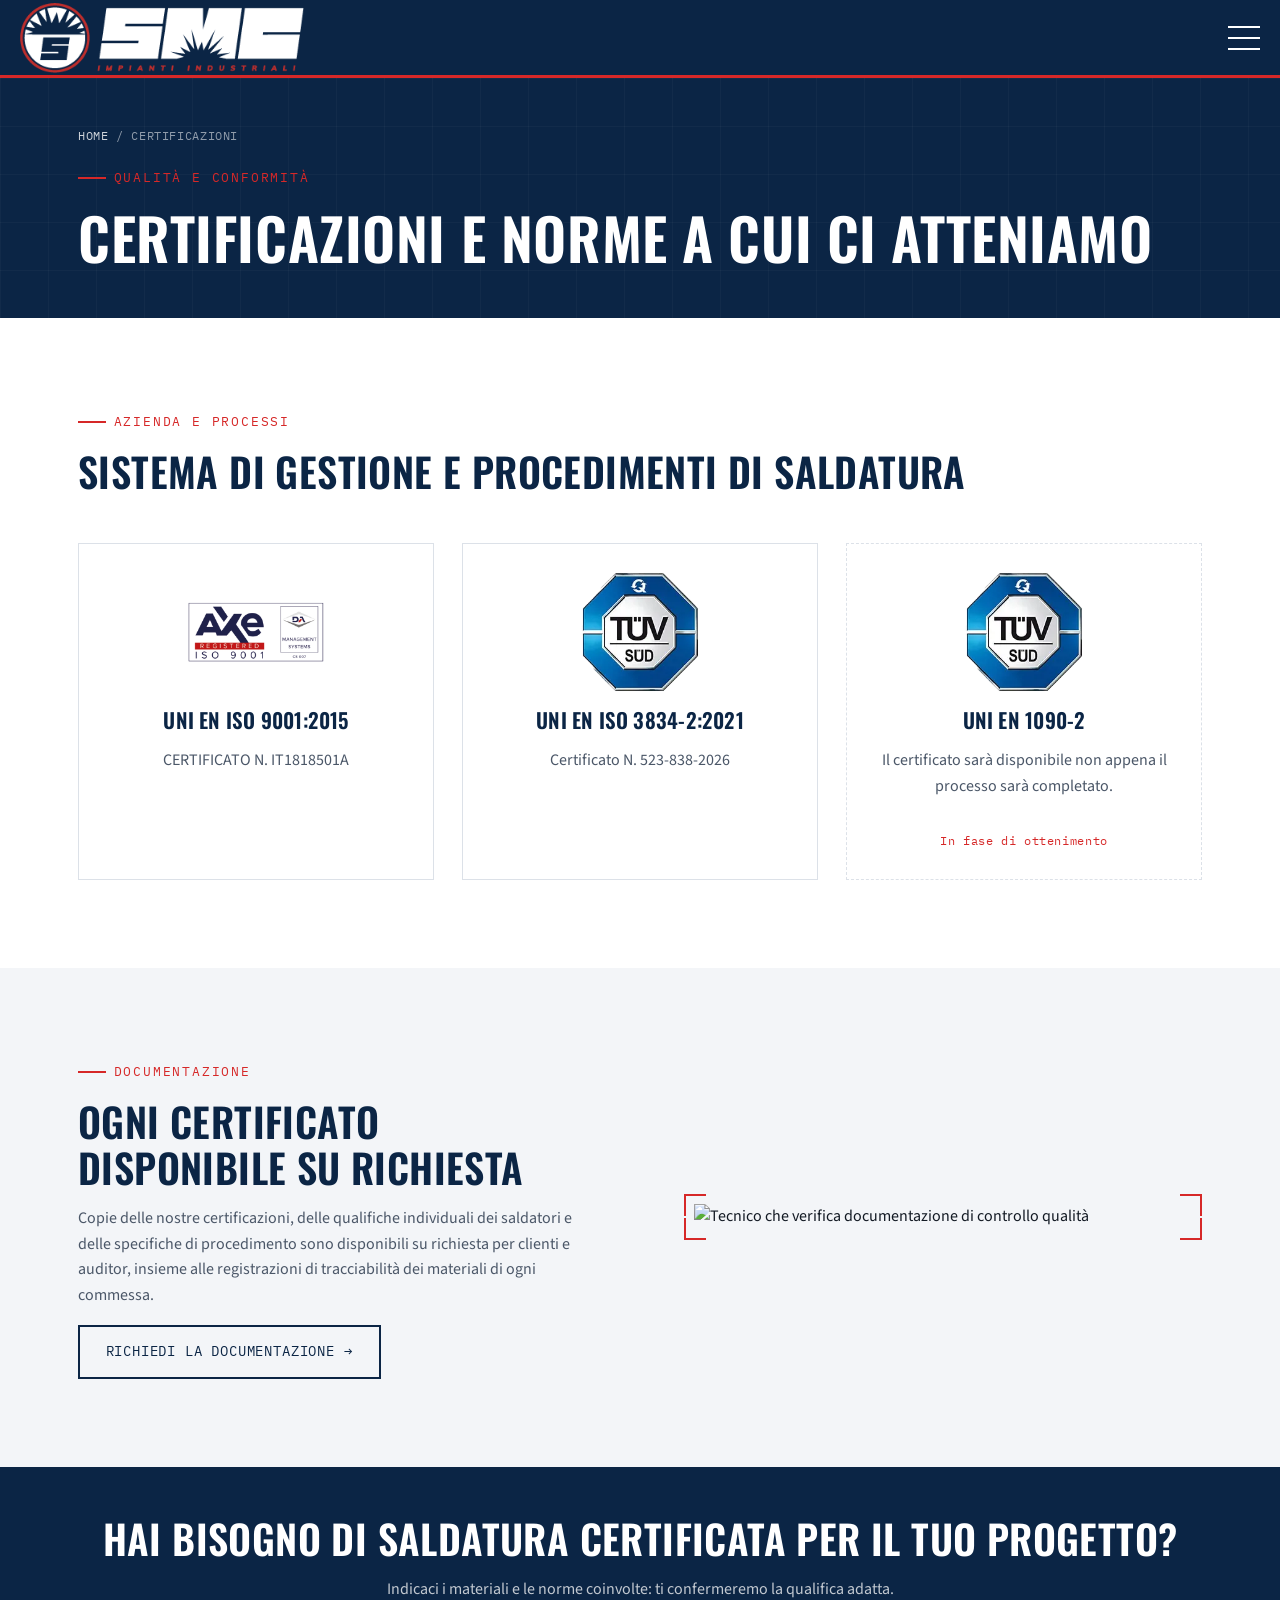
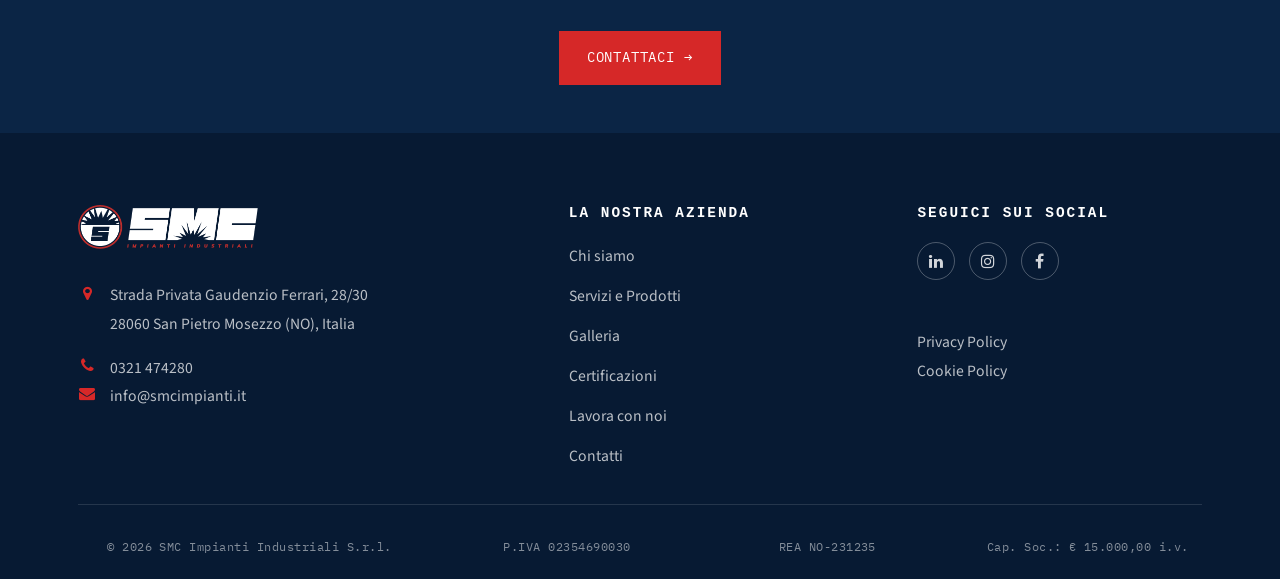
==== commit d15350ca: "Add "Work with us" page and update navigation links across the site - Introduced a new page for job " ====
--- a/certificazioni.html
+++ b/certificazioni.html
@@ -48,7 +48,9 @@
             <li><a href="index.html" data-en="Home">Home</a></li>
             <li><a href="chi-siamo.html" data-en="About us">Chi siamo</a></li>
             <li>
-              <a href="servizi.html" data-en="Services">Servizi e Prodotti</a>
+              <a href="servizi.html" data-en="Services and Products"
+                >Servizi e Prodotti</a
+              >
             </li>
             <li><a href="galleria.html" data-en="Gallery">Galleria</a></li>
             <li>
@@ -57,6 +59,11 @@
                 aria-current="page"
                 data-en="Certifications"
                 >Certificazioni</a
+              >
+            </li>
+            <li>
+              <a href="lavora-con-noi.html" data-en="Work with us"
+                >Lavora con noi</a
               >
             </li>
             <li><a href="contatti.html" data-en="Contact">Contatti</a></li>
@@ -152,7 +159,6 @@
                 >
                   CERTIFICATO N. IT1818501A
                 </p>
-                <span class="cert-code">IT18-18501A</span>
               </div>
             </a>
 
@@ -179,7 +185,6 @@
                 >
                   Certificato N. 523-838-2026
                 </p>
-                <span class="cert-code">3834-2</span>
               </div>
             </a>
 
@@ -330,12 +335,21 @@
             <h4 data-en="Company">La nostra azienda</h4>
             <ul class="footer-links">
               <li><a href="chi-siamo.html" data-en="About us">Chi siamo</a></li>
-              <li><a href="servizi.html" data-en="Services">Servizi</a></li>
+              <li>
+                <a href="servizi.html" data-en="Services and Products"
+                  >Servizi e Prodotti</a
+                >
+              </li>
               <li><a href="galleria.html" data-en="Gallery">Galleria</a></li>
               <li>
                 <a href="certificazioni.html" data-en="Certifications">
                   Certificazioni
                 </a>
+              </li>
+              <li>
+                <a href="lavora-con-noi.html" data-en="Work with us"
+                  >Lavora con noi</a
+                >
               </li>
               <li><a href="contatti.html" data-en="Contact">Contatti</a></li>
             </ul>
--- a/style.css
+++ b/style.css
@@ -1500,11 +1500,11 @@
 }
 
 .reveal.reveal--left {
-  transform: translateX(-50px);
+  transform: translateX(var(--reveal-x-left, 50px));
 }
 
 .reveal.reveal--right {
-  transform: translateX(50px);
+  transform: translateX(var(--reveal-x-right, 50px));
 }
 
 .reveal.reveal--left.is-visible,
@@ -1515,6 +1515,18 @@
 /* Sfalsamento leggero per elementi in griglia (gestito anche via JS con --delay) */
 .reveal {
   transition-delay: var(--delay, 0ms);
+}
+/* Override per griglie di servizi e processi */
+.process-grid > .reveal.reveal--right {
+  transform: translateX(320px);
+  transition:
+    opacity 2200ms ease var(--delay, 0ms),
+    transform 2200ms cubic-bezier(0.16, 1, 0.3, 1) var(--delay, 0ms);
+}
+
+.process-grid > .reveal.reveal--right.is-visible {
+  opacity: 1;
+  transform: translateX(0);
 }
 
 /*@media (prefers-reduced-motion: reduce) {
@@ -1616,7 +1628,7 @@
   }
 }
 
-@media (max-width: 1024px) {
+@media (max-width: 1400px) {
   .hamburger {
     display: block;
   }
@@ -1739,20 +1751,22 @@
   }
 }
 
-@media (max-width: 560px) {
+@media (max-width: 590px) {
   .process-grid {
     grid-template-columns: 1fr;
   }
 }
 
 .process-grid .card,
-.services-grid .card {
+.services-grid .card,
+.work-grid .card {
   display: flex;
   flex-direction: column;
 }
 
 .process-grid .card h3,
-.services-grid .card h3 {
+.services-grid .card h3,
+.work-grid .card h3 {
   min-height: calc(1.15em * 2);
   display: flex;
   align-items: flex-start;
@@ -1768,3 +1782,110 @@
   display: flex;
   align-items: flex-start;
 }
+
+@media (min-width: 1024px) and (max-width: 1144px) {
+  .index-grid .card h3 {
+    min-height: calc(1.15em * 4);
+  }
+}
+
+@media (min-width: 641px) and (max-width: 1024px) {
+  .index-grid .card h3 {
+    min-height: calc(1.15em * 3);
+  }
+}
+
+@media (max-width: 640px) {
+  .index-grid .card h3 {
+    min-height: calc(1.15em * 1);
+  }
+}
+
+@media (min-width: 1024px) and (max-width: 1122px) {
+  .services-grid .card h3 {
+    min-height: calc(1.15em * 3);
+  }
+}
+
+@media (min-width: 641px) and (max-width: 760px) {
+  .services-grid .card h3 {
+    min-height: calc(1.15em * 3);
+  }
+}
+
+@media (max-width: 640px) {
+  .services-grid .card h3 {
+    min-height: calc(1.15em * 1);
+  }
+}
+
+@media (min-width: 1024px) and (max-width: 1144px) {
+  .process-grid .card h3 {
+    min-height: calc(1.15em * 3);
+  }
+}
+
+@media (min-width: 591px) and (max-width: 1024px) {
+  .process-grid .card h3 {
+    min-height: calc(1.15em * 2);
+  }
+}
+
+@media (max-width: 590px) {
+  .process-grid .card h3 {
+    min-height: calc(1.15em * 1);
+  }
+}
+
+@media (max-width: 1024px) {
+  .work-grid .card h3 {
+    min-height: calc(1.15em * 1);
+  }
+}
+
+/* ===== Select nel form (Lavora con noi) — stesso stile degli input ===== */
+.field select {
+  width: 100%;
+  padding: 0.8rem 0.9rem;
+  border: 1px solid var(--color-line);
+  background: var(--color-white);
+  font-size: 0.98rem;
+  font-family: var(--font-body);
+  color: var(--color-ink);
+  cursor: pointer;
+  transition: border-color var(--transition);
+}
+
+.field select:focus {
+  outline: none;
+  border-color: var(--color-navy);
+}
+
+/* Input file — coerente con lo stile input/select del sito */
+.field input[type="file"] {
+  width: 100%;
+  padding: 0.7rem 0.9rem;
+  border: 1px solid var(--color-line);
+  background: var(--color-white);
+  font-size: 0.9rem;
+  cursor: pointer;
+}
+
+.field input[type="file"]::file-selector-button {
+  font-family: var(--font-mono);
+  font-size: 0.78rem;
+  letter-spacing: 0.05em;
+  text-transform: uppercase;
+  padding: 0.55rem 1rem;
+  margin-right: 0.9rem;
+  border: 1px solid var(--color-navy);
+  background: var(--color-white);
+  color: var(--color-navy);
+  cursor: pointer;
+  transition: all var(--transition);
+}
+
+.field input[type="file"]::file-selector-button:hover {
+  background: var(--color-navy);
+  color: var(--color-white);
+}
